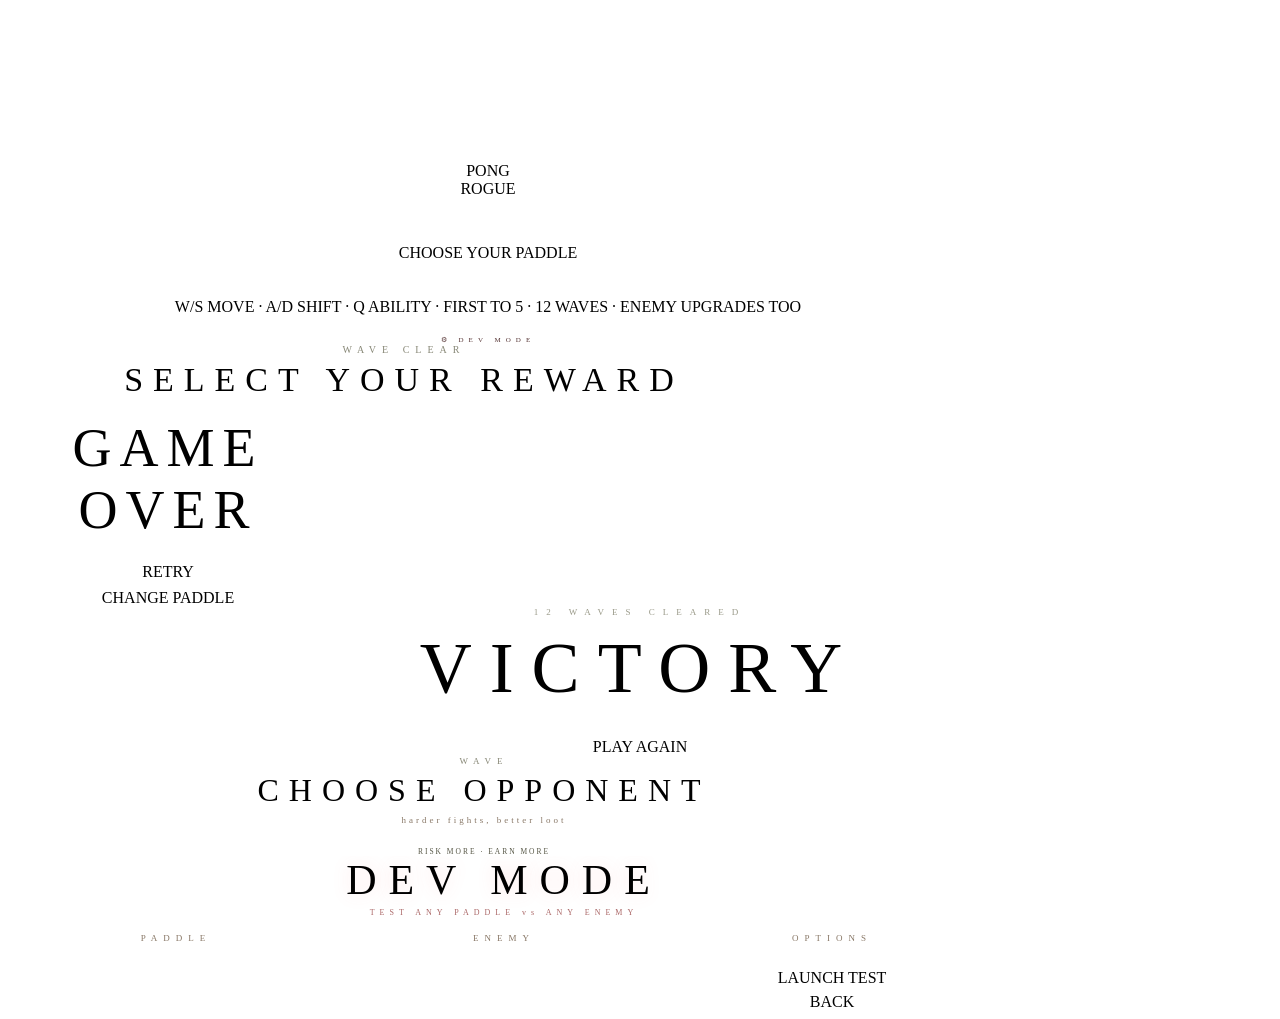
==== index.html @ be77b508 "o" ====
<!DOCTYPE html>
<html lang="en">
<head>
<meta charset="UTF-8">

<meta name="viewport" content="width=device-width, initial-scale=1.0">
<title>PONG ROGUE</title>
<link rel="stylesheet" href="styles.css">
</head>
<body>
<div id="crt-scan"></div><div id="crt-edge"></div>
<canvas id="cv"></canvas>

<div id="menu-screen" class="screen">
  <div style="text-align:center;max-width:920px;padding:0 20px;">
    <div style="margin-bottom:46px;"><div class="title">PONG</div><div class="subtitle">ROGUE</div></div>
    <div class="slabel">CHOOSE YOUR PADDLE</div>
    <div class="pad-grid" id="pad-grid"></div>
    <div class="dim" style="margin-top:36px;">W/S MOVE &middot; A/D SHIFT &middot; Q ABILITY &middot; FIRST TO 5 &middot; 12 WAVES &middot; ENEMY UPGRADES TOO</div>
    <div id="dev-btn" style="margin-top:20px;cursor:pointer;color:#553333;font-size:7px;letter-spacing:5px;transition:color 0.2s;" onmouseenter="this.style.color='#f66'" onmouseleave="this.style.color='#553333'" onclick="SFX.sel();showDevScreen();">&#9881; DEV MODE</div>
  </div>
</div>

<div id="cards-screen" class="screen hidden">
  <div style="text-align:center;max-width:760px;padding:0 16px;">
    <div style="color:#887;font-size:10px;letter-spacing:6px;margin-bottom:6px;">WAVE CLEAR</div>
    <div id="upgrade-title" style="font-size:clamp(24px,4vw,34px);letter-spacing:10px;margin-bottom:6px;text-shadow:0 0 18px rgba(255,255,255,0.18);">SELECT YOUR REWARD</div>
    <div id="rank-display"></div>
    <div id="diff-display" style="margin:4px 0;"></div>
    <div id="e-warn-box"></div>
    <div id="next-wave-info" style="color:#887;font-size:9px;letter-spacing:2px;margin:10px 0 18px;"></div>
    <div class="card-grid" id="card-grid"></div>
  </div>
</div>

<div id="go-screen" class="screen hidden">
  <div style="text-align:center;max-width:320px;">
    <div style="font-size:clamp(36px,6vw,54px);letter-spacing:8px;text-shadow:0 0 24px rgba(255,255,255,0.18);margin-bottom:8px;">GAME<br>OVER</div>
    <div id="go-info" style="color:#998;font-size:11px;letter-spacing:3px;margin-bottom:8px;"></div>
    <div id="go-buffs" style="color:#a66;font-size:9px;margin-bottom:22px;"></div>
    <div style="display:flex;flex-direction:column;gap:8px;align-items:center;">
      <div class="btn" id="go-retry">RETRY</div>
      <div class="btn sec" id="go-menu">CHANGE PADDLE</div>
    </div>
  </div>
</div>

<div id="vic-screen" class="screen hidden">
  <div style="text-align:center;">
    <div style="color:#998;font-size:9px;letter-spacing:8px;margin-bottom:10px;">12 WAVES CLEARED</div>
    <div id="vic-title" style="font-size:clamp(48px,8vw,72px);letter-spacing:18px;margin-bottom:8px;">VICTORY</div>
    <div id="vic-info" style="color:#aa9;font-size:11px;letter-spacing:3px;margin-bottom:28px;"></div>
    <div class="btn" id="vic-again">PLAY AGAIN</div>
  </div>
</div>

<div id="opp-screen" class="screen hidden">
  <div style="text-align:center;max-width:920px;padding:0 16px;">
    <div style="color:#887;font-size:9px;letter-spacing:6px;margin-bottom:6px;">WAVE <span id="opp-wave-num"></span></div>
    <div style="font-size:clamp(22px,4vw,32px);letter-spacing:10px;margin-bottom:4px;text-shadow:0 0 18px rgba(255,255,255,0.18);">CHOOSE OPPONENT</div>
    <div id="opp-enemy-warn" style="margin:6px 0;"></div>
    <div style="color:#887766;font-size:9px;letter-spacing:3px;margin:4px 0 18px;">harder fights, better loot</div>
    <div class="opp-grid" id="opp-grid"></div>
    <div style="color:#554;font-size:7.5px;letter-spacing:2px;margin-top:22px;">RISK MORE &middot; EARN MORE</div>
  </div>
</div>

<div id="dev-screen" class="screen hidden">
  <div style="text-align:center;max-width:960px;padding:0 16px;max-height:90vh;overflow-y:auto;">
    <div style="font-size:clamp(28px,5vw,42px);letter-spacing:12px;margin-bottom:4px;text-shadow:0 0 18px rgba(255,100,100,0.18);">DEV MODE</div>
    <div style="color:#a66;font-size:8px;letter-spacing:5px;margin-bottom:16px;">TEST ANY PADDLE vs ANY ENEMY</div>
    <div style="display:flex;gap:24px;justify-content:center;flex-wrap:wrap;align-items:flex-start;">
      <div style="flex:1;min-width:200px;max-width:320px;">
        <div style="color:#887766;font-size:9px;letter-spacing:6px;margin-bottom:10px;">PADDLE</div>
        <div id="dev-pad-grid" style="display:flex;flex-direction:column;gap:4px;"></div>
      </div>
      <div style="flex:1;min-width:200px;max-width:320px;">
        <div style="color:#887766;font-size:9px;letter-spacing:6px;margin-bottom:10px;">ENEMY</div>
        <div id="dev-enemy-grid" style="display:flex;flex-direction:column;gap:4px;"></div>
      </div>
      <div style="flex:1;min-width:200px;max-width:320px;">
        <div style="color:#887766;font-size:9px;letter-spacing:6px;margin-bottom:10px;">OPTIONS</div>
        <div id="dev-opts" style="display:flex;flex-direction:column;gap:4px;"></div>
        <div class="btn" id="dev-go" style="margin-top:16px;width:100%;">LAUNCH TEST</div>
        <div class="btn sec" id="dev-back" style="margin-top:6px;width:100%;">BACK</div>
      </div>
    </div>
  </div>
</div>

<script src="script.js">
</script>
</body>
</html>
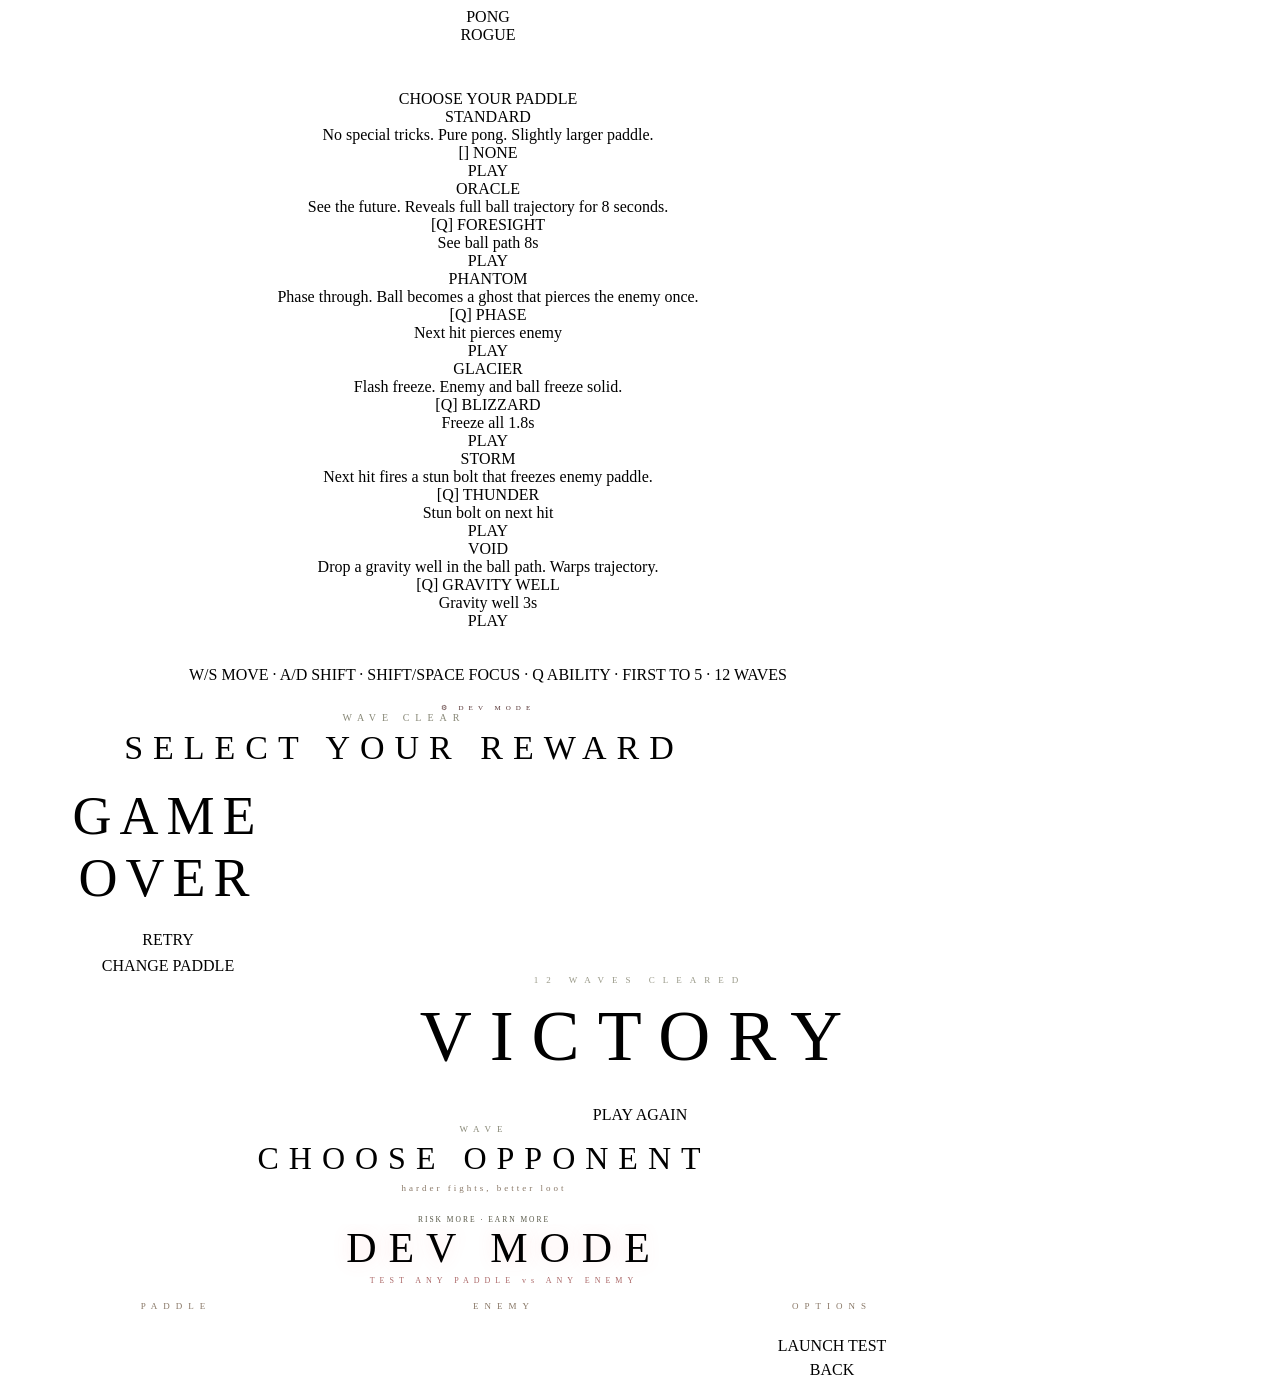
==== commit 3751d337: "Merge pull request #4 from matfat55/feat/focus-key-and-modularize feat: Add focus key for precision " ====
--- a/index.html
+++ b/index.html
@@ -16,7 +16,7 @@
     <div style="margin-bottom:46px;"><div class="title">PONG</div><div class="subtitle">ROGUE</div></div>
     <div class="slabel">CHOOSE YOUR PADDLE</div>
     <div class="pad-grid" id="pad-grid"></div>
-    <div class="dim" style="margin-top:36px;">W/S MOVE &middot; A/D SHIFT &middot; Q ABILITY &middot; FIRST TO 5 &middot; 12 WAVES &middot; ENEMY UPGRADES TOO</div>
+    <div class="dim" style="margin-top:36px;">W/S MOVE &middot; A/D SHIFT &middot; SHIFT/SPACE FOCUS &middot; Q ABILITY &middot; FIRST TO 5 &middot; 12 WAVES</div>
     <div id="dev-btn" style="margin-top:20px;cursor:pointer;color:#553333;font-size:7px;letter-spacing:5px;transition:color 0.2s;" onmouseenter="this.style.color='#f66'" onmouseleave="this.style.color='#553333'" onclick="SFX.sel();showDevScreen();">&#9881; DEV MODE</div>
   </div>
 </div>
@@ -88,7 +88,6 @@
   </div>
 </div>
 
-<script src="script.js">
-</script>
+<script type="module" src="js/main.js"></script>
 </body>
 </html>
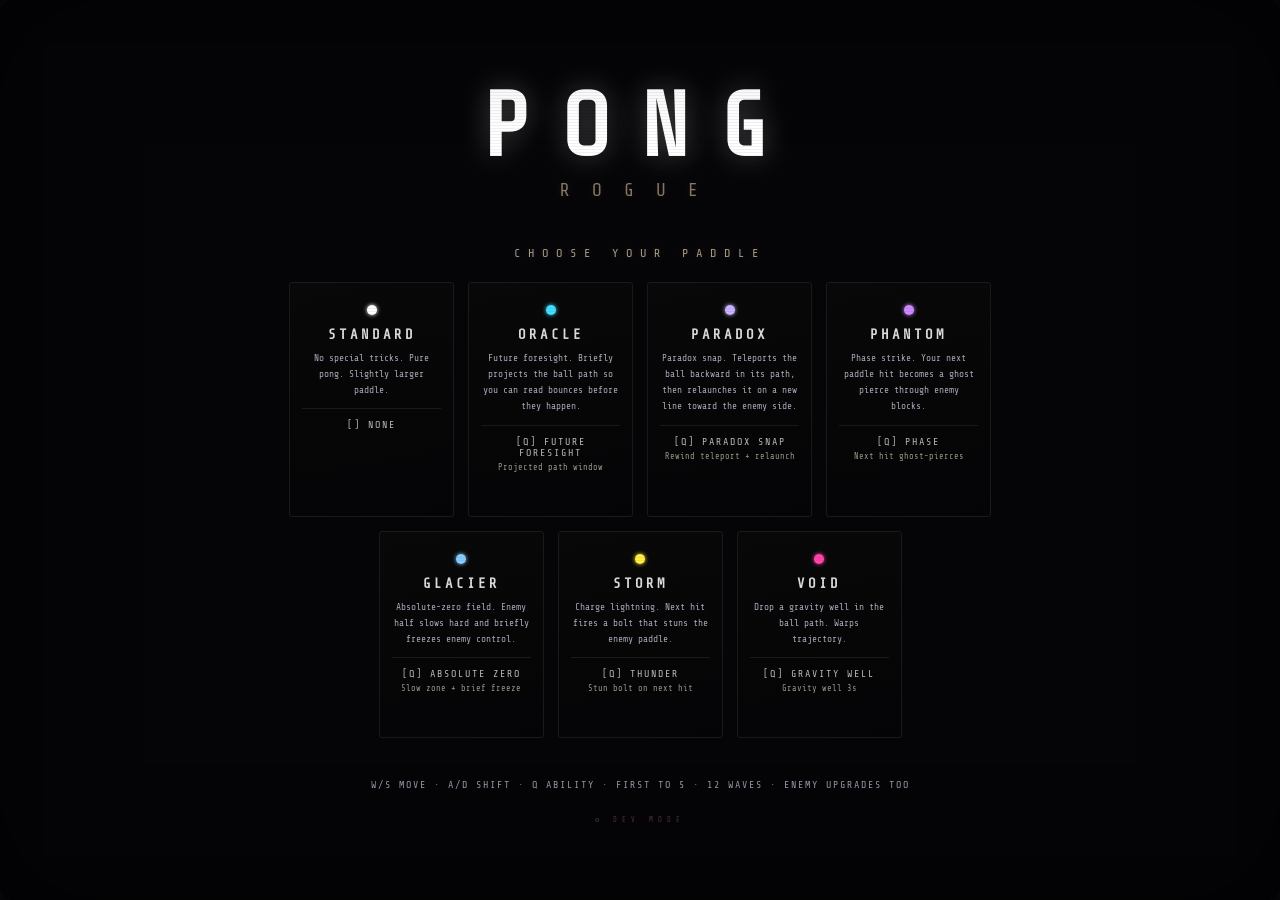
==== commit b55ea6c6: "nidykuze" ====
--- a/index.html
+++ b/index.html
@@ -16,7 +16,7 @@
     <div style="margin-bottom:46px;"><div class="title">PONG</div><div class="subtitle">ROGUE</div></div>
     <div class="slabel">CHOOSE YOUR PADDLE</div>
     <div class="pad-grid" id="pad-grid"></div>
-    <div class="dim" style="margin-top:36px;">W/S MOVE &middot; A/D SHIFT &middot; SHIFT/SPACE FOCUS &middot; Q ABILITY &middot; FIRST TO 5 &middot; 12 WAVES</div>
+    <div class="dim" style="margin-top:36px;">W/S MOVE &middot; A/D SHIFT &middot; Q ABILITY &middot; FIRST TO 5 &middot; 12 WAVES &middot; ENEMY UPGRADES TOO</div>
     <div id="dev-btn" style="margin-top:20px;cursor:pointer;color:#553333;font-size:7px;letter-spacing:5px;transition:color 0.2s;" onmouseenter="this.style.color='#f66'" onmouseleave="this.style.color='#553333'" onclick="SFX.sel();showDevScreen();">&#9881; DEV MODE</div>
   </div>
 </div>
@@ -71,15 +71,15 @@
     <div style="color:#a66;font-size:8px;letter-spacing:5px;margin-bottom:16px;">TEST ANY PADDLE vs ANY ENEMY</div>
     <div style="display:flex;gap:24px;justify-content:center;flex-wrap:wrap;align-items:flex-start;">
       <div style="flex:1;min-width:200px;max-width:320px;">
-        <div style="color:#887766;font-size:9px;letter-spacing:6px;margin-bottom:10px;">PADDLE</div>
+        <div style="color:#887766;font-size:10px;font-weight:900;letter-spacing:6px;margin-bottom:10px;">PADDLES</div>
         <div id="dev-pad-grid" style="display:flex;flex-direction:column;gap:4px;"></div>
       </div>
       <div style="flex:1;min-width:200px;max-width:320px;">
-        <div style="color:#887766;font-size:9px;letter-spacing:6px;margin-bottom:10px;">ENEMY</div>
+        <div style="color:#887766;font-size:10px;font-weight:900;letter-spacing:6px;margin-bottom:10px;">ABILITIES</div>
         <div id="dev-enemy-grid" style="display:flex;flex-direction:column;gap:4px;"></div>
       </div>
       <div style="flex:1;min-width:200px;max-width:320px;">
-        <div style="color:#887766;font-size:9px;letter-spacing:6px;margin-bottom:10px;">OPTIONS</div>
+        <div style="color:#887766;font-size:10px;font-weight:900;letter-spacing:6px;margin-bottom:10px;">ENEMIES / STAGE-WAVE</div>
         <div id="dev-opts" style="display:flex;flex-direction:column;gap:4px;"></div>
         <div class="btn" id="dev-go" style="margin-top:16px;width:100%;">LAUNCH TEST</div>
         <div class="btn sec" id="dev-back" style="margin-top:6px;width:100%;">BACK</div>
@@ -88,6 +88,6 @@
   </div>
 </div>
 
-<script type="module" src="js/main.js"></script>
+<script type="module" src="script.js"></script>
 </body>
-</html>
+</html>
--- a/styles.css
+++ b/styles.css
@@ -0,0 +1,468 @@
+@import url("https://fonts.googleapis.com/css2?family=Share+Tech+Mono&family=Space+Mono:wght@400;700&display=swap");
+* {
+	margin: 0;
+	padding: 0;
+	box-sizing: border-box;
+}
+body {
+	background: #000;
+	overflow: hidden;
+	font-family: "Share Tech Mono", monospace;
+	color: #fff;
+	width: 100vw;
+	height: 100vh;
+	user-select: none;
+}
+#crt-scan {
+	position: fixed;
+	inset: 0;
+	pointer-events: none;
+	z-index: 100;
+	background: repeating-linear-gradient(
+		0deg,
+		rgba(0, 0, 0, 0.06) 0px,
+		rgba(0, 0, 0, 0.06) 1px,
+		transparent 1px,
+		transparent 3px
+	);
+}
+#crt-edge {
+	position: fixed;
+	inset: 0;
+	pointer-events: none;
+	z-index: 101;
+	box-shadow:
+		inset 0 0 120px rgba(0, 0, 0, 0.5),
+		inset 0 0 40px rgba(0, 0, 0, 0.3);
+	border-radius: 14px;
+}
+canvas {
+	display: block;
+	width: 100vw;
+	height: 100vh;
+	cursor: none;
+}
+.screen {
+	position: fixed;
+	inset: 0;
+	display: flex;
+	flex-direction: column;
+	align-items: center;
+	justify-content: center;
+	z-index: 50;
+	background: #050508;
+	transition: opacity 0.4s;
+}
+.screen.hidden {
+	opacity: 0;
+	pointer-events: none;
+}
+.title {
+	font-size: clamp(48px, 10vw, 90px);
+	letter-spacing: clamp(10px, 3vw, 30px);
+	font-weight: bold;
+	text-shadow:
+		0 0 30px rgba(255, 255, 255, 0.25),
+		0 0 80px rgba(255, 255, 255, 0.08);
+}
+.subtitle {
+	font-size: clamp(12px, 2vw, 18px);
+	letter-spacing: clamp(8px, 2vw, 22px);
+	color: #887766;
+	text-shadow: 0 0 10px rgba(255, 200, 150, 0.12);
+	margin-top: 2px;
+}
+
+/* Paddle select cards — rough, analog feel */
+.pad-grid {
+	display: flex;
+	gap: 14px;
+	justify-content: center;
+	flex-wrap: wrap;
+	max-width: 1000px;
+	margin: 0 auto;
+}
+.pad-card {
+	width: clamp(130px, 18vw, 165px);
+	padding: 22px 12px 16px;
+	text-align: center;
+	cursor: pointer;
+	border: 1px solid #1a1a1a;
+	border-radius: 3px;
+	background: linear-gradient(170deg, #080808, #040406);
+	transition: all 0.2s ease;
+	position: relative;
+}
+.pad-card::before {
+	content: "";
+	position: absolute;
+	top: -1px;
+	left: 20%;
+	right: 20%;
+	height: 1px;
+	background: linear-gradient(90deg, transparent, var(--pc), transparent);
+	opacity: 0;
+	transition: opacity 0.3s;
+}
+.pad-card:hover::before {
+	opacity: 0.4;
+}
+.pad-card:hover {
+	transform: translateY(-4px);
+	background: linear-gradient(170deg, #0c0c0c, #060608);
+	border-color: #2a2a2a;
+}
+.pad-card .cdot {
+	width: 10px;
+	height: 10px;
+	border-radius: 50%;
+	margin: 0 auto 12px;
+	transition: box-shadow 0.25s;
+	box-shadow: 0 0 4px var(--pc);
+}
+.pad-card:hover .cdot {
+	box-shadow:
+		0 0 16px var(--pc),
+		0 0 30px var(--pc);
+}
+.pad-card .pn {
+	font-size: 14px;
+	font-weight: 700;
+	letter-spacing: 3px;
+	margin-bottom: 8px;
+	color: #ddd;
+	transition: all 0.2s;
+}
+.pad-card:hover .pn {
+	color: var(--pc);
+	text-shadow: 0 0 12px color-mix(in srgb, var(--pc) 40%, transparent);
+}
+.pad-card .pd {
+	color: #aab;
+	font-size: 9.5px;
+	line-height: 1.7;
+	margin-bottom: 10px;
+	min-height: 36px;
+}
+.pad-card .ps {
+	border-top: 1px solid #1a1a1a;
+	padding-top: 10px;
+	transition: border-color 0.2s;
+}
+.pad-card:hover .ps {
+	border-color: color-mix(in srgb, var(--pc) 25%, transparent);
+}
+.pad-card .pa {
+	color: #bbb;
+	font-size: 10px;
+	letter-spacing: 2px;
+	transition: color 0.2s;
+}
+.pad-card:hover .pa {
+	color: color-mix(in srgb, var(--pc) 80%, #aaa);
+}
+.pad-card .pi {
+	color: #998;
+	font-size: 8.5px;
+	margin-top: 4px;
+}
+.pad-card .pt {
+	color: transparent;
+	font-size: 11px;
+	letter-spacing: 5px;
+	margin-top: 12px;
+	height: 16px;
+	transition: all 0.25s;
+}
+.pad-card:hover .pt {
+	color: var(--pc);
+	text-shadow: 0 0 10px color-mix(in srgb, var(--pc) 50%, transparent);
+}
+
+/* Upgrade cards — each feels weighty and deliberate */
+.card-grid {
+	display: flex;
+	gap: 18px;
+	justify-content: center;
+	flex-wrap: wrap;
+	max-width: 860px;
+	margin: 0 auto;
+}
+.up-card {
+	width: clamp(175px, 24vw, 230px);
+	padding: 26px 16px 20px;
+	text-align: center;
+	cursor: pointer;
+	border: 1px solid #1a1a1a;
+	border-radius: 3px;
+	background: linear-gradient(175deg, #080808 0%, #050507 100%);
+	transition: all 0.22s ease;
+	position: relative;
+}
+.up-card::after {
+	content: "";
+	position: absolute;
+	inset: 0;
+	border-radius: 3px;
+	background: radial-gradient(ellipse at 50% 0%, var(--rc), transparent 70%);
+	opacity: 0;
+	transition: opacity 0.3s;
+	pointer-events: none;
+}
+.up-card:hover::after {
+	opacity: 0.04;
+}
+.up-card:hover {
+	transform: translateY(-6px);
+	background: linear-gradient(175deg, #0d0d0d 0%, #08080a 100%);
+	border-color: #333;
+}
+.up-card .ri {
+	font-size: 32px;
+	margin-bottom: 12px;
+	transition: text-shadow 0.2s;
+}
+.up-card:hover .ri {
+	text-shadow:
+		0 0 20px var(--rc),
+		0 0 40px var(--rc);
+}
+.up-card .cn {
+	font-size: 15px;
+	font-weight: 700;
+	letter-spacing: 2px;
+	margin-bottom: 8px;
+	color: #eee;
+}
+.up-card:hover .cn {
+	text-shadow: 0 0 10px rgba(255, 255, 255, 0.2);
+}
+.up-card .cd {
+	color: #ccb;
+	font-size: 11px;
+	line-height: 1.6;
+	margin-bottom: 12px;
+	min-height: 24px;
+}
+.up-card .cr {
+	font-size: 9px;
+	letter-spacing: 4px;
+	font-weight: 700;
+	padding: 8px 0 0;
+	border-top: 1px solid #1a1a1a;
+	transition: all 0.2s;
+}
+.up-card:hover .cr {
+	border-color: color-mix(in srgb, var(--rc) 30%, transparent);
+}
+.up-card .ab-tag {
+	font-size: 8px;
+	letter-spacing: 3px;
+	padding: 4px 10px;
+	border-radius: 2px;
+	display: inline-block;
+	margin-bottom: 8px;
+}
+
+/* Enemy warning */
+.e-warn {
+	margin: 16px auto 4px;
+	padding: 16px 32px;
+	border: 1px solid #442222;
+	border-radius: 3px;
+	background: linear-gradient(175deg, #0a0404, #080303);
+	max-width: 420px;
+	text-align: center;
+}
+
+/* Opponent cards — bold, asymmetric energy */
+.opp-grid {
+	display: flex;
+	gap: 18px;
+	justify-content: center;
+	flex-wrap: wrap;
+	max-width: 1000px;
+	margin: 0 auto;
+}
+.opp-card {
+	width: clamp(185px, 26vw, 250px);
+	padding: 24px 18px 18px;
+	text-align: center;
+	cursor: pointer;
+	border: 1px solid #1a1a1a;
+	border-radius: 3px;
+	background: linear-gradient(172deg, #080808 0%, #040406 100%);
+	transition: all 0.22s ease;
+	position: relative;
+	overflow: hidden;
+}
+.opp-card::before {
+	content: "";
+	position: absolute;
+	bottom: 0;
+	left: 0;
+	right: 0;
+	height: 2px;
+	background: linear-gradient(90deg, transparent, var(--dc), transparent);
+	opacity: 0;
+	transition: opacity 0.3s;
+}
+.opp-card:hover::before {
+	opacity: 0.5;
+}
+.opp-card:hover {
+	transform: translateY(-5px);
+	background: linear-gradient(172deg, #0c0c0c 0%, #06060a 100%);
+	border-color: #2a2a2a;
+}
+.opp-card .opp-diff {
+	font-size: 38px;
+	font-weight: 900;
+	letter-spacing: 4px;
+	margin-bottom: 4px;
+	transition: text-shadow 0.2s;
+	font-family: "Space Mono", monospace;
+}
+.opp-card:hover .opp-diff {
+	text-shadow:
+		0 0 24px var(--dc),
+		0 0 48px var(--dc);
+}
+.opp-card .opp-name {
+	font-size: 15px;
+	font-weight: 700;
+	letter-spacing: 4px;
+	margin-bottom: 3px;
+	color: #ddd;
+}
+.opp-card .opp-tag {
+	font-size: 11px;
+	color: #aaa;
+	letter-spacing: 3px;
+	margin-bottom: 6px;
+	min-height: 16px;
+}
+.opp-card .opp-boss {
+	font-size: 9px;
+	letter-spacing: 5px;
+	padding: 4px 12px;
+	border-radius: 2px;
+	display: inline-block;
+	margin-bottom: 6px;
+	background: rgba(255, 68, 68, 0.15);
+	color: #f66;
+	border: 1px solid rgba(255, 68, 68, 0.3);
+	text-shadow: 0 0 6px rgba(255, 68, 68, 0.3);
+}
+.opp-card .opp-stats {
+	display: flex;
+	gap: 6px;
+	justify-content: center;
+	margin: 10px 0;
+}
+.opp-card .opp-stat {
+	font-size: 8.5px;
+	color: #bbb;
+	letter-spacing: 1.5px;
+	padding: 3px 8px;
+	border: 1px solid #222;
+	border-radius: 2px;
+	background: rgba(255, 255, 255, 0.025);
+}
+.opp-card .opp-reward-box {
+	border-top: 1px solid #1a1a1a;
+	padding-top: 14px;
+	margin-top: 10px;
+	transition: border-color 0.2s;
+}
+.opp-card:hover .opp-reward-box {
+	border-color: color-mix(in srgb, var(--dc) 25%, transparent);
+}
+.opp-card .opp-reward-label {
+	font-size: 8.5px;
+	letter-spacing: 4px;
+	color: #99a;
+	margin-bottom: 10px;
+}
+.opp-card .opp-tiers {
+	display: flex;
+	flex-wrap: wrap;
+	gap: 5px;
+	justify-content: center;
+}
+.opp-card .opp-tier-pill {
+	font-size: 8px;
+	letter-spacing: 1.5px;
+	padding: 4px 8px;
+	border-radius: 2px;
+	border: 1px solid #1a1a1a;
+	white-space: nowrap;
+	font-weight: 700;
+}
+.opp-card .opp-fight {
+	color: transparent;
+	font-size: 12px;
+	letter-spacing: 6px;
+	margin-top: 14px;
+	height: 18px;
+	transition: all 0.25s;
+}
+.opp-card:hover .opp-fight {
+	color: var(--dc);
+	text-shadow: 0 0 10px color-mix(in srgb, var(--dc) 50%, transparent);
+}
+
+.diff-badge {
+	display: inline-block;
+	padding: 5px 14px;
+	border-radius: 3px;
+	font-size: 14px;
+	font-weight: 700;
+	letter-spacing: 3px;
+	margin: 6px 0;
+}
+.btn {
+	padding: 16px 44px;
+	border: 1px solid #555;
+	border-radius: 3px;
+	color: #fff;
+	cursor: pointer;
+	font-size: 15px;
+	letter-spacing: 6px;
+	font-family: inherit;
+	background: linear-gradient(175deg, #0c0c0c, #060608);
+	transition: all 0.22s ease;
+	text-align: center;
+	display: inline-block;
+}
+.btn:hover {
+	background: linear-gradient(175deg, #181818, #0c0c0e);
+	border-color: #888;
+	box-shadow: 0 0 24px rgba(255, 255, 255, 0.06);
+	text-shadow: 0 0 8px rgba(255, 255, 255, 0.15);
+}
+.btn.sec {
+	border-color: #333;
+	color: #999;
+	font-size: 12px;
+	letter-spacing: 4px;
+	padding: 12px 32px;
+}
+.btn.sec:hover {
+	background: linear-gradient(175deg, #101010, #080808);
+	border-color: #555;
+	box-shadow: none;
+}
+.dim {
+	color: #99a;
+	font-size: 10px;
+	letter-spacing: 2px;
+	line-height: 2.2;
+}
+.slabel {
+	color: #aa9988;
+	font-size: 12px;
+	letter-spacing: 8px;
+	margin-bottom: 22px;
+	text-shadow: 0 0 6px rgba(255, 200, 150, 0.15);
+}
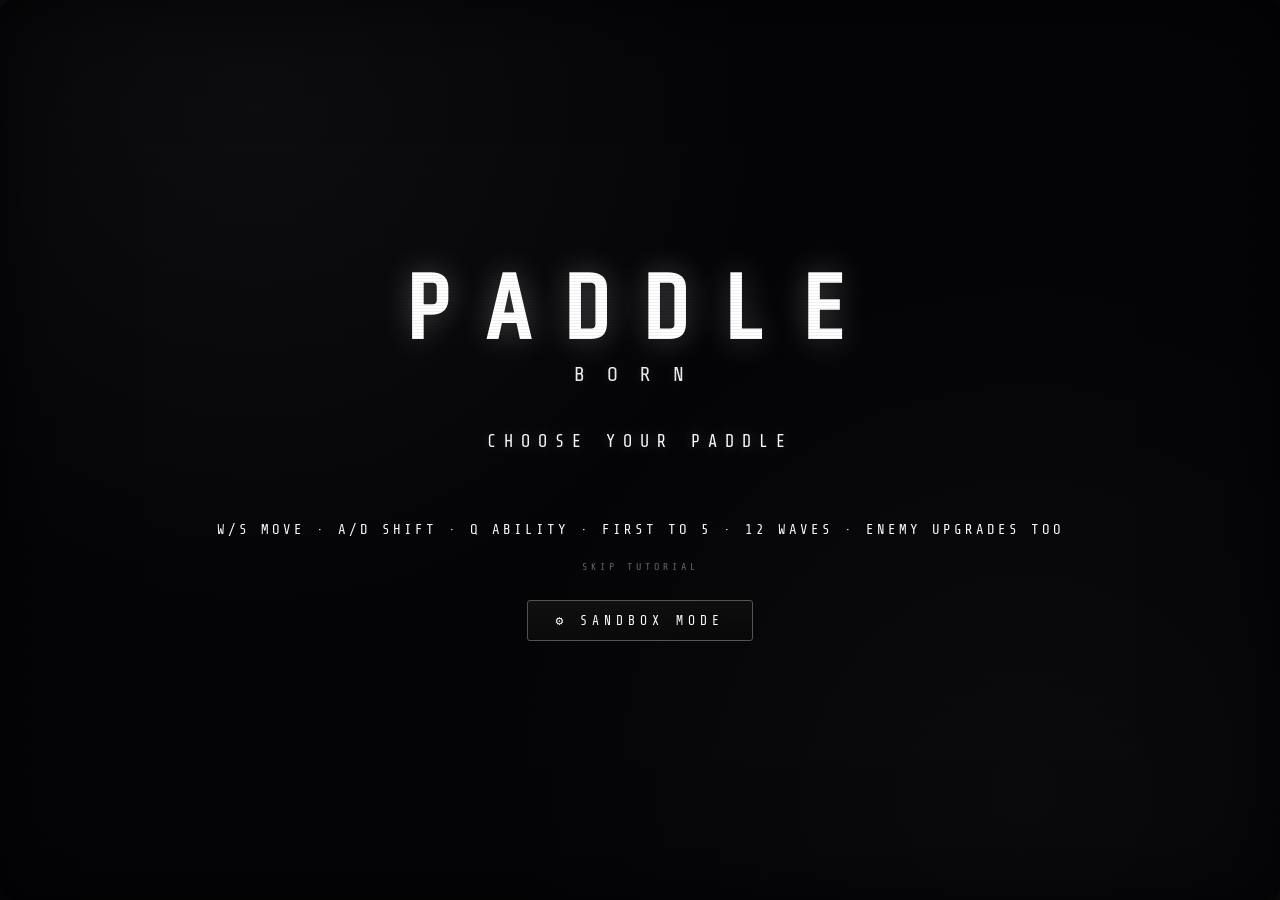
==== commit af4e45be: "ahhh" ====
--- a/index.html
+++ b/index.html
@@ -4,7 +4,7 @@
 <meta charset="UTF-8">
 
 <meta name="viewport" content="width=device-width, initial-scale=1.0">
-<title>PONG ROGUE</title>
+<title>PADDLEBORN</title>
 <link rel="stylesheet" href="styles.css">
 </head>
 <body>
@@ -13,32 +13,35 @@
 
 <div id="menu-screen" class="screen">
   <div style="text-align:center;max-width:920px;padding:0 20px;">
-    <div style="margin-bottom:46px;"><div class="title">PONG</div><div class="subtitle">ROGUE</div></div>
+    <div style="margin-bottom:46px;"><div class="title">PADDLE</div><div class="subtitle">BORN</div></div>
     <div class="slabel">CHOOSE YOUR PADDLE</div>
     <div class="pad-grid" id="pad-grid"></div>
     <div class="dim" style="margin-top:36px;">W/S MOVE &middot; A/D SHIFT &middot; Q ABILITY &middot; FIRST TO 5 &middot; 12 WAVES &middot; ENEMY UPGRADES TOO</div>
-    <div id="dev-btn" style="margin-top:20px;cursor:pointer;color:#553333;font-size:7px;letter-spacing:5px;transition:color 0.2s;" onmouseenter="this.style.color='#f66'" onmouseleave="this.style.color='#553333'" onclick="SFX.sel();showDevScreen();">&#9881; DEV MODE</div>
+    <div id="skip-tut-btn" style="margin-top:14px;cursor:pointer;color:#667;font-size:10px;letter-spacing:4px;transition:color 0.2s;" onmouseenter="this.style.color='#aab'" onmouseleave="this.style.color='#667'">SKIP TUTORIAL</div>
+    <div id="dev-btn" style="margin-top:28px;cursor:pointer;display:inline-block;padding:12px 28px;border:1px solid #555;border-radius:3px;color:#fff;font-size:13px;letter-spacing:5px;background:linear-gradient(175deg,#111,#080808);transition:all 0.22s ease;" onmouseenter="this.style.borderColor='#aaa';this.style.background='linear-gradient(175deg,#222,#111)';this.style.boxShadow='0 0 20px rgba(255,255,255,0.08)'" onmouseleave="this.style.borderColor='#555';this.style.background='linear-gradient(175deg,#111,#080808)';this.style.boxShadow='none'" onclick="SFX.sel();showDevScreen();">&#9881; SANDBOX MODE</div>
   </div>
 </div>
 
 <div id="cards-screen" class="screen hidden">
   <div style="text-align:center;max-width:760px;padding:0 16px;">
-    <div style="color:#887;font-size:10px;letter-spacing:6px;margin-bottom:6px;">WAVE CLEAR</div>
+    <div style="color:#fff;font-size:14px;letter-spacing:6px;margin-bottom:6px;">WAVE CLEAR</div>
     <div id="upgrade-title" style="font-size:clamp(24px,4vw,34px);letter-spacing:10px;margin-bottom:6px;text-shadow:0 0 18px rgba(255,255,255,0.18);">SELECT YOUR REWARD</div>
+    <div id="upgrade-explain" style="color:#b0b2c0;font-size:13px;letter-spacing:2px;margin-bottom:10px;"></div>
     <div id="rank-display"></div>
     <div id="diff-display" style="margin:4px 0;"></div>
     <div id="e-warn-box"></div>
-    <div id="next-wave-info" style="color:#887;font-size:9px;letter-spacing:2px;margin:10px 0 18px;"></div>
+    <div id="next-wave-info" style="color:#fff;font-size:11px;letter-spacing:2px;margin:10px 0 18px;"></div>
     <div class="card-grid" id="card-grid"></div>
   </div>
 </div>
 
 <div id="go-screen" class="screen hidden">
-  <div style="text-align:center;max-width:320px;">
-    <div style="font-size:clamp(36px,6vw,54px);letter-spacing:8px;text-shadow:0 0 24px rgba(255,255,255,0.18);margin-bottom:8px;">GAME<br>OVER</div>
-    <div id="go-info" style="color:#998;font-size:11px;letter-spacing:3px;margin-bottom:8px;"></div>
-    <div id="go-buffs" style="color:#a66;font-size:9px;margin-bottom:22px;"></div>
-    <div style="display:flex;flex-direction:column;gap:8px;align-items:center;">
+  <div style="text-align:center;max-width:420px;">
+    <div class="go-title">GAME<br>OVER</div>
+    <div id="go-info" style="color:#fff;font-size:13px;letter-spacing:3px;margin-bottom:6px;"></div>
+    <div id="go-buffs" style="color:#ffe0e0;font-size:11px;margin-bottom:14px;"></div>
+    <div class="go-stats" id="go-stats"></div>
+    <div style="display:flex;flex-direction:column;gap:8px;align-items:center;margin-top:18px;">
       <div class="btn" id="go-retry">RETRY</div>
       <div class="btn sec" id="go-menu">CHANGE PADDLE</div>
     </div>
@@ -46,41 +49,43 @@
 </div>
 
 <div id="vic-screen" class="screen hidden">
-  <div style="text-align:center;">
-    <div style="color:#998;font-size:9px;letter-spacing:8px;margin-bottom:10px;">12 WAVES CLEARED</div>
-    <div id="vic-title" style="font-size:clamp(48px,8vw,72px);letter-spacing:18px;margin-bottom:8px;">VICTORY</div>
-    <div id="vic-info" style="color:#aa9;font-size:11px;letter-spacing:3px;margin-bottom:28px;"></div>
-    <div class="btn" id="vic-again">PLAY AGAIN</div>
+  <div style="text-align:center;position:relative;">
+    <div class="vic-rays" id="vic-rays"></div>
+    <div class="vic-sub" id="vic-sub">12 WAVES CLEARED</div>
+    <div id="vic-title" class="vic-title-text">VICTORY</div>
+    <div id="vic-info" style="color:#fff;font-size:13px;letter-spacing:3px;margin-bottom:14px;"></div>
+    <div class="vic-stats" id="vic-stats"></div>
+    <div class="btn" id="vic-again" style="margin-top:18px;">PLAY AGAIN</div>
   </div>
 </div>
 
 <div id="opp-screen" class="screen hidden">
   <div style="text-align:center;max-width:920px;padding:0 16px;">
-    <div style="color:#887;font-size:9px;letter-spacing:6px;margin-bottom:6px;">WAVE <span id="opp-wave-num"></span></div>
+    <div style="color:#fff;font-size:11px;letter-spacing:6px;margin-bottom:6px;">WAVE <span id="opp-wave-num"></span></div>
     <div style="font-size:clamp(22px,4vw,32px);letter-spacing:10px;margin-bottom:4px;text-shadow:0 0 18px rgba(255,255,255,0.18);">CHOOSE OPPONENT</div>
     <div id="opp-enemy-warn" style="margin:6px 0;"></div>
-    <div style="color:#887766;font-size:9px;letter-spacing:3px;margin:4px 0 18px;">harder fights, better loot</div>
+    <div style="color:#fff;font-size:11px;letter-spacing:3px;margin:4px 0 18px;">harder fights, better loot</div>
     <div class="opp-grid" id="opp-grid"></div>
-    <div style="color:#554;font-size:7.5px;letter-spacing:2px;margin-top:22px;">RISK MORE &middot; EARN MORE</div>
+    <div style="color:#fff;font-size:10px;letter-spacing:2px;margin-top:22px;">RISK MORE &middot; EARN MORE</div>
   </div>
 </div>
 
 <div id="dev-screen" class="screen hidden">
-  <div style="text-align:center;max-width:960px;padding:0 16px;max-height:90vh;overflow-y:auto;">
-    <div style="font-size:clamp(28px,5vw,42px);letter-spacing:12px;margin-bottom:4px;text-shadow:0 0 18px rgba(255,100,100,0.18);">DEV MODE</div>
-    <div style="color:#a66;font-size:8px;letter-spacing:5px;margin-bottom:16px;">TEST ANY PADDLE vs ANY ENEMY</div>
-    <div style="display:flex;gap:24px;justify-content:center;flex-wrap:wrap;align-items:flex-start;">
-      <div style="flex:1;min-width:200px;max-width:320px;">
-        <div style="color:#887766;font-size:10px;font-weight:900;letter-spacing:6px;margin-bottom:10px;">PADDLES</div>
-        <div id="dev-pad-grid" style="display:flex;flex-direction:column;gap:4px;"></div>
+  <div class="dev-shell">
+    <div style="font-size:clamp(28px,5vw,42px);letter-spacing:12px;margin-bottom:4px;text-shadow:0 0 18px rgba(255,100,100,0.18);">SANDBOX MODE</div>
+    <div style="color:#fff;font-size:13px;letter-spacing:5px;margin-bottom:16px;">TEST ANY PADDLE vs ANY ENEMY</div>
+    <div class="dev-columns">
+      <div class="dev-col">
+        <div class="dev-head">PADDLES</div>
+        <div id="dev-pad-grid" class="dev-scroll-box"></div>
       </div>
-      <div style="flex:1;min-width:200px;max-width:320px;">
-        <div style="color:#887766;font-size:10px;font-weight:900;letter-spacing:6px;margin-bottom:10px;">ABILITIES</div>
-        <div id="dev-enemy-grid" style="display:flex;flex-direction:column;gap:4px;"></div>
+      <div class="dev-col">
+        <div class="dev-head">ABILITIES</div>
+        <div id="dev-enemy-grid" class="dev-scroll-box"></div>
       </div>
-      <div style="flex:1;min-width:200px;max-width:320px;">
-        <div style="color:#887766;font-size:10px;font-weight:900;letter-spacing:6px;margin-bottom:10px;">ENEMIES / STAGE-WAVE</div>
-        <div id="dev-opts" style="display:flex;flex-direction:column;gap:4px;"></div>
+      <div class="dev-col">
+        <div class="dev-head">ENEMIES / STAGE-WAVE</div>
+        <div id="dev-opts" class="dev-scroll-box"></div>
         <div class="btn" id="dev-go" style="margin-top:16px;width:100%;">LAUNCH TEST</div>
         <div class="btn sec" id="dev-back" style="margin-top:6px;width:100%;">BACK</div>
       </div>
@@ -88,6 +93,16 @@
   </div>
 </div>
 
-<script type="module" src="script.js"></script>
+<div id="pause-overlay" class="hidden" style="position:fixed;inset:0;display:flex;align-items:center;justify-content:center;z-index:100;background:rgba(0,0,0,0.5);">
+  <div style="text-align:center;">
+    <div style="color:#fff;font-size:clamp(28px,5vw,40px);letter-spacing:10px;font-weight:700;text-shadow:0 0 10px rgba(0,0,0,0.8);margin-bottom:22px;font-family:'Share Tech Mono',monospace;">PAUSED</div>
+    <div style="display:flex;flex-direction:column;gap:10px;align-items:center;">
+      <div class="btn" id="pause-resume" style="min-width:180px;">RESUME</div>
+      <div class="btn sec" id="pause-menu" style="min-width:180px;">BACK TO MENU</div>
+    </div>
+  </div>
+</div>
+
+<script src="script.js"></script>
 </body>
 </html>
--- a/styles.css
+++ b/styles.css
@@ -50,12 +50,22 @@
 	align-items: center;
 	justify-content: center;
 	z-index: 50;
-	background: #050508;
+	background:
+		radial-gradient(circle at 20% 12%, rgba(255, 255, 255, 0.035), transparent 40%),
+		radial-gradient(circle at 80% 88%, rgba(255, 255, 255, 0.025), transparent 42%),
+		#050508;
 	transition: opacity 0.4s;
 }
 .screen.hidden {
 	opacity: 0;
 	pointer-events: none;
+}
+#pause-overlay.hidden {
+	display: none !important;
+}
+@keyframes pulse {
+	0%, 100% { opacity: 1; }
+	50% { opacity: 0.4; }
 }
 .title {
 	font-size: clamp(48px, 10vw, 90px);
@@ -66,9 +76,9 @@
 		0 0 80px rgba(255, 255, 255, 0.08);
 }
 .subtitle {
-	font-size: clamp(12px, 2vw, 18px);
+	font-size: clamp(14px, 2.4vw, 20px);
 	letter-spacing: clamp(8px, 2vw, 22px);
-	color: #887766;
+	color: #f0f0f0;
 	text-shadow: 0 0 10px rgba(255, 200, 150, 0.12);
 	margin-top: 2px;
 }
@@ -83,14 +93,13 @@
 	margin: 0 auto;
 }
 .pad-card {
-	width: clamp(130px, 18vw, 165px);
-	padding: 22px 12px 16px;
+	width: clamp(155px, 22vw, 200px);
+	padding: 26px 16px 20px;
 	text-align: center;
 	cursor: pointer;
 	border: 1px solid #1a1a1a;
 	border-radius: 3px;
 	background: linear-gradient(170deg, #080808, #040406);
-	transition: all 0.2s ease;
 	position: relative;
 }
 .pad-card::before {
@@ -104,11 +113,20 @@
 	opacity: 0;
 	transition: opacity 0.3s;
 }
+.pad-card::after {
+	content: "";
+	position: absolute;
+	left: -16px;
+	right: -16px;
+	bottom: -48px;
+	height: 48px;
+	pointer-events: auto;
+}
 .pad-card:hover::before {
 	opacity: 0.4;
 }
 .pad-card:hover {
-	transform: translateY(-4px);
+	transform: translateY(-4px) rotate(var(--wiggle-rot, 0deg));
 	background: linear-gradient(170deg, #0c0c0c, #060608);
 	border-color: #2a2a2a;
 }
@@ -126,7 +144,7 @@
 		0 0 30px var(--pc);
 }
 .pad-card .pn {
-	font-size: 14px;
+	font-size: 15px;
 	font-weight: 700;
 	letter-spacing: 3px;
 	margin-bottom: 8px;
@@ -138,8 +156,8 @@
 	text-shadow: 0 0 12px color-mix(in srgb, var(--pc) 40%, transparent);
 }
 .pad-card .pd {
-	color: #aab;
-	font-size: 9.5px;
+	color: #f2f2f2;
+	font-size: 13px;
 	line-height: 1.7;
 	margin-bottom: 10px;
 	min-height: 36px;
@@ -153,8 +171,8 @@
 	border-color: color-mix(in srgb, var(--pc) 25%, transparent);
 }
 .pad-card .pa {
-	color: #bbb;
-	font-size: 10px;
+	color: #f1f1f1;
+	font-size: 12px;
 	letter-spacing: 2px;
 	transition: color 0.2s;
 }
@@ -162,8 +180,8 @@
 	color: color-mix(in srgb, var(--pc) 80%, #aaa);
 }
 .pad-card .pi {
-	color: #998;
-	font-size: 8.5px;
+	color: #f3f3f3;
+	font-size: 12px;
 	margin-top: 4px;
 }
 .pad-card .pt {
@@ -182,15 +200,16 @@
 /* Upgrade cards — each feels weighty and deliberate */
 .card-grid {
 	display: flex;
-	gap: 18px;
+	gap: 14px;
 	justify-content: center;
-	flex-wrap: wrap;
-	max-width: 860px;
+	flex-wrap: nowrap;
+	max-width: 760px;
 	margin: 0 auto;
 }
+
 .up-card {
-	width: clamp(175px, 24vw, 230px);
-	padding: 26px 16px 20px;
+	width: clamp(160px, 22vw, 220px);
+	padding: 18px 14px 16px;
 	text-align: center;
 	cursor: pointer;
 	border: 1px solid #1a1a1a;
@@ -198,6 +217,7 @@
 	background: linear-gradient(175deg, #080808 0%, #050507 100%);
 	transition: all 0.22s ease;
 	position: relative;
+	overflow: visible;
 }
 .up-card::after {
 	content: "";
@@ -213,13 +233,13 @@
 	opacity: 0.04;
 }
 .up-card:hover {
-	transform: translateY(-6px);
+	transform: translateY(calc(-6px + var(--push-y, 0px))) translateX(var(--push-x, 0px)) rotate(var(--wiggle-rot, 0deg));
 	background: linear-gradient(175deg, #0d0d0d 0%, #08080a 100%);
 	border-color: #333;
 }
 .up-card .ri {
-	font-size: 32px;
-	margin-bottom: 12px;
+	font-size: 24px;
+	margin-bottom: 8px;
 	transition: text-shadow 0.2s;
 }
 .up-card:hover .ri {
@@ -231,24 +251,25 @@
 	font-size: 15px;
 	font-weight: 700;
 	letter-spacing: 2px;
-	margin-bottom: 8px;
+	margin-bottom: 6px;
 	color: #eee;
 }
 .up-card:hover .cn {
 	text-shadow: 0 0 10px rgba(255, 255, 255, 0.2);
 }
 .up-card .cd {
-	color: #ccb;
-	font-size: 11px;
-	line-height: 1.6;
-	margin-bottom: 12px;
-	min-height: 24px;
+	color: #ddd;
+	font-size: 13px;
+	line-height: 1.7;
+	margin-bottom: 8px;
+	min-height: 16px;
 }
 .up-card .cr {
-	font-size: 9px;
-	letter-spacing: 4px;
+	font-size: 12px;
+	color: #fff;
+	letter-spacing: 3px;
 	font-weight: 700;
-	padding: 8px 0 0;
+	padding: 6px 0 0;
 	border-top: 1px solid #1a1a1a;
 	transition: all 0.2s;
 }
@@ -256,12 +277,13 @@
 	border-color: color-mix(in srgb, var(--rc) 30%, transparent);
 }
 .up-card .ab-tag {
-	font-size: 8px;
-	letter-spacing: 3px;
-	padding: 4px 10px;
+	font-size: 9px;
+	color: #fff;
+	letter-spacing: 2px;
+	padding: 3px 8px;
 	border-radius: 2px;
 	display: inline-block;
-	margin-bottom: 8px;
+	margin-bottom: 6px;
 }
 
 /* Enemy warning */
@@ -271,6 +293,7 @@
 	border: 1px solid #442222;
 	border-radius: 3px;
 	background: linear-gradient(175deg, #0a0404, #080303);
+	color: #fff;
 	max-width: 420px;
 	text-align: center;
 }
@@ -294,7 +317,7 @@
 	background: linear-gradient(172deg, #080808 0%, #040406 100%);
 	transition: all 0.22s ease;
 	position: relative;
-	overflow: hidden;
+	overflow: visible;
 }
 .opp-card::before {
 	content: "";
@@ -311,7 +334,8 @@
 	opacity: 0.5;
 }
 .opp-card:hover {
-	transform: translateY(-5px);
+	transition: transform 0.3s ease, background 0.3s ease, border-color 0.3s ease;
+	transform: translateY(calc(-5px + var(--push-y, 0px))) translateX(var(--push-x, 0px)) rotate(var(--wiggle-rot, 0deg));
 	background: linear-gradient(172deg, #0c0c0c 0%, #06060a 100%);
 	border-color: #2a2a2a;
 }
@@ -336,8 +360,8 @@
 	color: #ddd;
 }
 .opp-card .opp-tag {
-	font-size: 11px;
-	color: #aaa;
+	font-size: 12px;
+	color: #f0f0f0;
 	letter-spacing: 3px;
 	margin-bottom: 6px;
 	min-height: 16px;
@@ -361,13 +385,13 @@
 	margin: 10px 0;
 }
 .opp-card .opp-stat {
-	font-size: 8.5px;
-	color: #bbb;
+	font-size: 10px;
+	color: #fff;
 	letter-spacing: 1.5px;
 	padding: 3px 8px;
 	border: 1px solid #222;
 	border-radius: 2px;
-	background: rgba(255, 255, 255, 0.025);
+	background: rgba(255, 255, 255, 0.065);
 }
 .opp-card .opp-reward-box {
 	border-top: 1px solid #1a1a1a;
@@ -379,9 +403,9 @@
 	border-color: color-mix(in srgb, var(--dc) 25%, transparent);
 }
 .opp-card .opp-reward-label {
-	font-size: 8.5px;
+	font-size: 10px;
 	letter-spacing: 4px;
-	color: #99a;
+	color: #fff;
 	margin-bottom: 10px;
 }
 .opp-card .opp-tiers {
@@ -391,11 +415,12 @@
 	justify-content: center;
 }
 .opp-card .opp-tier-pill {
-	font-size: 8px;
+	font-size: 9px;
+	color: #fff;
 	letter-spacing: 1.5px;
 	padding: 4px 8px;
 	border-radius: 2px;
-	border: 1px solid #1a1a1a;
+	border: 1px solid rgba(255, 255, 255, 0.2);
 	white-space: nowrap;
 	font-weight: 700;
 }
@@ -443,8 +468,8 @@
 }
 .btn.sec {
 	border-color: #333;
-	color: #999;
-	font-size: 12px;
+	color: #fff;
+	font-size: 13px;
 	letter-spacing: 4px;
 	padding: 12px 32px;
 }
@@ -454,15 +479,675 @@
 	box-shadow: none;
 }
 .dim {
-	color: #99a;
-	font-size: 10px;
+	color: #fff;
+	font-size: 14px;
+	letter-spacing: 3px;
+	line-height: 2.4;
+}
+.slabel {
+	color: #fff;
+	font-size: 17px;
+	letter-spacing: 8px;
+	margin-bottom: 26px;
+	text-shadow: 0 0 12px rgba(255, 255, 255, 0.24);
+}
+
+/* Dev Mode layout and scroll emphasis */
+.dev-shell {
+	text-align: center;
+	max-width: 960px;
+	padding: 0 16px;
+	max-height: 90vh;
+	overflow-y: auto;
+}
+
+.dev-columns {
+	display: flex;
+	gap: 24px;
+	justify-content: center;
+	flex-wrap: wrap;
+	align-items: flex-start;
+}
+
+.dev-col {
+	flex: 1;
+	min-width: 200px;
+	max-width: 320px;
+}
+
+.dev-head {
+	color: #fff;
+	font-size: 12px;
+	font-weight: 900;
+	letter-spacing: 6px;
+	margin-bottom: 10px;
+}
+
+.dev-scroll-box {
+	display: flex;
+	flex-direction: column;
+	color: #fff;
+	gap: 4px;
+	max-height: 330px;
+	overflow-y: auto;
+	padding: 10px;
+	border: 2px solid #ffffff;
+	border-radius: 4px;
+	background: transparent;
+	box-shadow: none;
+}
+
+.dev-scroll-box:hover {
+	border-color: #ffffff;
+	background: transparent;
+	box-shadow: none;
+}
+
+.dev-scroll-box::-webkit-scrollbar {
+	width: 8px;
+}
+
+.dev-scroll-box::-webkit-scrollbar-track {
+	background: rgba(255, 255, 255, 0.12);
+	border-radius: 8px;
+}
+
+.dev-scroll-box::-webkit-scrollbar-thumb {
+	background: rgba(255, 255, 255, 0.75);
+	border-radius: 8px;
+}
+
+/* ═══════════════════════════════════════════════
+   ANIMATIONS & POLISH
+   ═══════════════════════════════════════════════ */
+
+/* Keyframes */
+@keyframes titleFloat {
+	0%       { transform: translateY(0) scale(1); text-shadow: 0 0 30px rgba(255,255,255,0.25), 0 0 80px rgba(255,255,255,0.08); }
+	25%      { transform: translateY(-3px) scale(1.005); }
+	50%      { transform: translateY(-6px) scale(1.01); text-shadow: 0 0 50px rgba(255,255,255,0.4), 0 0 120px rgba(255,255,255,0.15), 0 0 6px rgba(255,255,255,0.2); }
+	75%      { transform: translateY(-3px) scale(1.005); }
+	100%     { transform: translateY(0) scale(1); text-shadow: 0 0 30px rgba(255,255,255,0.25), 0 0 80px rgba(255,255,255,0.08); }
+}
+@keyframes subtitleDrift {
+	0%, 100% { opacity: 0.8; letter-spacing: clamp(8px,2vw,22px); text-shadow: 0 0 10px rgba(255,200,150,0.12); }
+	50%      { opacity: 1; letter-spacing: clamp(12px,2.6vw,28px); text-shadow: 0 0 18px rgba(255,200,150,0.25); }
+}
+@keyframes cardEntrance {
+	from { opacity: 0; transform: translateY(36px) scale(0.92); filter: blur(4px); }
+	to   { opacity: 1; transform: translateY(0) scale(1); filter: blur(0); }
+}
+@keyframes screenFadeSlide {
+	from { opacity: 0; transform: translateY(16px); }
+	to   { opacity: 1; transform: translateY(0); }
+}
+@keyframes glowBreath {
+	0%, 100% { box-shadow: 0 0 0 transparent; }
+	50%      { box-shadow: 0 0 18px rgba(255,255,255,0.04); }
+}
+@keyframes labelSlide {
+	from { opacity: 0; letter-spacing: 20px; transform: translateY(-8px); }
+	to   { opacity: 1; letter-spacing: 8px; transform: translateY(0); }
+}
+@keyframes victoryGlow {
+	0%, 100% { text-shadow: 0 0 30px rgba(255,220,120,0.3), 0 0 60px rgba(255,220,120,0.1); filter: brightness(1); }
+	50%      { text-shadow: 0 0 50px rgba(255,220,120,0.5), 0 0 100px rgba(255,220,120,0.2); filter: brightness(1.08); }
+}
+@keyframes dotPulse {
+	0%, 100% { transform: scale(1); opacity: 0.8; }
+	50%      { transform: scale(1.35); opacity: 1; }
+}
+@keyframes barSweep {
+	0%   { left: -40%; }
+	100% { left: 140%; }
+}
+@keyframes cardIdleFloat {
+	0%, 100% { transform: translateY(0); }
+	50%      { transform: translateY(-3px); }
+}
+@keyframes hoverWiggle {
+	0%, 100% { transform: translateY(-22px) scale(1.13) rotate(0deg); }
+	15%      { transform: translateY(-24px) scale(1.13) rotate(0.5deg); }
+	35%      { transform: translateY(-20px) scale(1.13) rotate(-0.5deg); }
+	55%      { transform: translateY(-23px) scale(1.13) rotate(0.3deg); }
+	75%      { transform: translateY(-21px) scale(1.13) rotate(-0.3deg); }
+}
+@keyframes bossPulse {
+	0%, 100% { box-shadow: 0 0 6px rgba(255,68,68,0.2); text-shadow: 0 0 6px rgba(255,68,68,0.3); }
+	50%      { box-shadow: 0 0 16px rgba(255,68,68,0.5), 0 0 30px rgba(255,68,68,0.15); text-shadow: 0 0 12px rgba(255,68,68,0.6); }
+}
+/* Particle / spark keyframes */
+@keyframes sparkRise {
+	0%   { transform: translateY(0) translateX(0) scale(1); opacity: 0.9; }
+	50%  { opacity: 1; }
+	100% { transform: translateY(var(--sy, -40px)) translateX(var(--sx, 10px)) scale(0); opacity: 0; }
+}
+@keyframes sparkOrbit {
+	0%   { transform: rotate(0deg) translateX(var(--orbit-r, 20px)) rotate(0deg) scale(1); opacity: 0.7; }
+	50%  { opacity: 1; }
+	100% { transform: rotate(360deg) translateX(var(--orbit-r, 20px)) rotate(-360deg) scale(0.3); opacity: 0; }
+}
+@keyframes crackle {
+	0%, 100% { opacity: 0; }
+	10% { opacity: 1; transform: scaleX(1); }
+	20% { opacity: 0; transform: scaleX(0.5); }
+	30% { opacity: 0.8; transform: scaleX(1.2); }
+	40% { opacity: 0; }
+	70% { opacity: 0.9; transform: scaleX(0.8); }
+	80% { opacity: 0; }
+}
+
+/* Aura particles container */
+.aura-particles {
+	position: absolute;
+	inset: -12px;
+	pointer-events: none;
+	z-index: -1;
+	overflow: visible;
+}
+.aura-spark {
+	position: absolute;
+	width: var(--spark-size, 3px);
+	height: var(--spark-size, 3px);
+	border-radius: 50%;
+	background: var(--spark-col, #fff);
+	box-shadow: 0 0 6px var(--spark-col, #fff), 0 0 12px var(--spark-col, #fff);
+	animation: sparkRise var(--spark-dur, 1s) ease-out both;
+	animation-delay: var(--spark-delay, 0s);
+	left: var(--spark-x, 50%);
+	top: var(--spark-y, 50%);
+}
+.aura-spark.orbit {
+	animation-name: sparkOrbit;
+	animation-timing-function: linear;
+	animation-iteration-count: infinite;
+}
+.aura-crackle {
+	position: absolute;
+	width: var(--crack-w, 20px);
+	height: 1.5px;
+	background: linear-gradient(90deg, transparent, var(--spark-col, #fff), transparent);
+	box-shadow: 0 0 4px var(--spark-col, #fff);
+	animation: crackle var(--crack-dur, 0.6s) ease-in-out infinite;
+	animation-delay: var(--crack-delay, 0s);
+	left: var(--crack-x, 30%);
+	top: var(--crack-y, 40%);
+	transform-origin: center;
+}
+
+/* ─── Screen Transitions ─── */
+.screen {
+	transition: opacity 0.45s cubic-bezier(0.22, 0.61, 0.36, 1);
+}
+.screen:not(.hidden) > div {
+	animation: screenFadeSlide 0.5s cubic-bezier(0.22, 0.61, 0.36, 1) both;
+}
+
+/* ─── Title idle animations ─── */
+.title {
+	animation: titleFloat 5s ease-in-out infinite;
+	will-change: transform, text-shadow;
+}
+.subtitle {
+	animation: subtitleDrift 6s ease-in-out infinite;
+	will-change: opacity, letter-spacing;
+}
+
+/* ─── Section labels entrance ─── */
+.slabel {
+	animation: labelSlide 0.7s cubic-bezier(0.22, 0.61, 0.36, 1) 0.2s both;
+}
+
+/* ─── Paddle cards: smooth hover rise, particles via JS ─── */
+.pad-card {
+	will-change: transform, box-shadow, filter;
+	transition: box-shadow 0.5s cubic-bezier(0.22, 0.61, 0.36, 1),
+	            border-color 0.3s ease,
+	            background 0.3s ease,
+	            filter 0.4s ease,
+	            margin 0.5s cubic-bezier(0.22, 0.61, 0.36, 1),
+	            opacity 0.4s ease;
+}
+.pad-card.card-enter {
+	animation: cardEntrance 0.5s cubic-bezier(0.22, 0.61, 0.36, 1) forwards;
+	animation-delay: calc(var(--i, 0) * 0.09s);
+}
+.pad-card:hover {
+	transition: transform 0.3s cubic-bezier(0.22, 0.61, 0.36, 1),
+	            box-shadow 0.5s cubic-bezier(0.22, 0.61, 0.36, 1),
+	            border-color 0.3s ease,
+	            background 0.3s ease,
+	            filter 0.4s ease,
+	            margin 0.5s cubic-bezier(0.22, 0.61, 0.36, 1),
+	            opacity 0.4s ease;
+	transform: translateY(calc(-24px + var(--push-y, 0px))) translateX(var(--push-x, 0px)) scale(1.14) rotate(var(--wiggle-rot, 0deg));
+	z-index: 10;
+	border-color: var(--pc);
+	background: linear-gradient(170deg, #0f0f0f, #0a0a12);
+	box-shadow:
+		0 0 60px color-mix(in srgb, var(--pc) 40%, transparent),
+		0 0 120px color-mix(in srgb, var(--pc) 18%, transparent),
+		0 24px 60px rgba(0, 0, 0, 0.75),
+		inset 0 0 40px color-mix(in srgb, var(--pc) 8%, transparent);
+	margin: 0 18px;
+}
+.pad-card:active {
+	transform: translateY(calc(-8px + var(--push-y, 0px))) translateX(var(--push-x, 0px)) scale(1.02) rotate(var(--wiggle-rot, 0deg));
+	transition-duration: 0.1s;
+}
+.pad-card .cdot {
+	animation: dotPulse 3s ease-in-out infinite;
+	animation-delay: calc(var(--i, 0) * 0.4s);
+}
+.pad-card:hover .cdot {
+	animation: none;
+	transform: scale(2);
+	box-shadow: 0 0 28px var(--pc), 0 0 56px var(--pc), 0 0 90px color-mix(in srgb, var(--pc) 50%, transparent) !important;
+	transition: transform 0.3s ease, box-shadow 0.3s ease;
+}
+/* Neighbor cards dim when one is hovered */
+/* "PLAY" text: always visible, vibrant on hover */
+.pad-card .pt {
+	color: rgba(255,255,255,0.2);
+	transition: color 0.3s ease, text-shadow 0.3s ease, letter-spacing 0.3s ease;
+}
+.pad-card:hover .pt {
+	color: var(--pc);
+	text-shadow: 0 0 18px color-mix(in srgb, var(--pc) 70%, transparent);
+	letter-spacing: 10px;
+}
+
+/* ─── Upgrade cards: smooth hover rise, vibrant ─── */
+.up-card {
+	will-change: transform, box-shadow, filter;
+	transition: box-shadow 0.5s cubic-bezier(0.22, 0.61, 0.36, 1),
+	            border-color 0.3s ease,
+	            background 0.3s ease,
+	            filter 0.4s ease,
+	            margin 0.5s cubic-bezier(0.22, 0.61, 0.36, 1),
+	            opacity 0.4s ease;
+}
+.up-card.card-enter {
+	animation: cardEntrance 0.55s cubic-bezier(0.22, 0.61, 0.36, 1) forwards;
+	animation-delay: calc(var(--i, 0) * 0.13s);
+}
+.up-card:hover {
+	transition: transform 0.3s cubic-bezier(0.22, 0.61, 0.36, 1),
+	            box-shadow 0.5s cubic-bezier(0.22, 0.61, 0.36, 1),
+	            border-color 0.3s ease,
+	            background 0.3s ease,
+	            filter 0.4s ease,
+	            margin 0.5s cubic-bezier(0.22, 0.61, 0.36, 1),
+	            opacity 0.4s ease;
+	transform: translateY(calc(-16px + var(--push-y, 0px))) translateX(var(--push-x, 0px)) scale(1.08) rotate(var(--wiggle-rot, 0deg));
+	z-index: 10;
+	border-color: var(--rc);
+	background: linear-gradient(175deg, #111115 0%, #0b0b12 100%);
+	box-shadow:
+		0 0 40px color-mix(in srgb, var(--rc) 35%, transparent),
+		0 0 80px color-mix(in srgb, var(--rc) 14%, transparent),
+		0 16px 40px rgba(0, 0, 0, 0.7),
+		inset 0 0 24px color-mix(in srgb, var(--rc) 6%, transparent);
+	margin: 0 10px;
+}
+.up-card::after {
+	content: "";
+	position: absolute;
+	left: -10px;
+	right: -10px;
+	bottom: -32px;
+	height: 32px;
+	pointer-events: auto;
+}
+.up-card:active {
+	transform: translateY(calc(-6px + var(--push-y, 0px))) translateX(var(--push-x, 0px)) scale(1.02) rotate(var(--wiggle-rot, 0deg));
+	transition-duration: 0.1s;
+}
+.up-card .ri {
+	transition: text-shadow 0.3s ease, transform 0.35s cubic-bezier(0.22, 0.61, 0.36, 1);
+}
+.up-card:hover .ri {
+	transform: scale(1.25);
+	text-shadow: 0 0 30px var(--rc), 0 0 60px var(--rc);
+}
+.up-card .cn {
+	transition: text-shadow 0.3s ease, color 0.3s ease;
+}
+.up-card:hover .cn {
+	color: #fff;
+	text-shadow: 0 0 16px rgba(255,255,255,0.35);
+}
+.up-card .cd {
+	transition: color 0.3s ease;
+}
+.up-card:hover .cd {
+	color: #ccc;
+}
+.up-card .cr {
+	transition: text-shadow 0.3s ease;
+}
+.up-card:hover .cr {
+	text-shadow: 0 0 12px var(--rc);
+}
+/* Neighbor cards dim */
+
+/* ═══════════════════════════════════════════════
+   OPPONENT SELECTION — CLEAN & DISTINCT
+   No wiggle. Smooth slide-up, clean glow, polished.
+   ═══════════════════════════════════════════════ */
+.opp-grid {
+	gap: 22px;
+}
+.opp-card {
+	width: clamp(200px, 28vw, 270px);
+	padding: 28px 20px 22px;
+	will-change: transform, box-shadow;
+	transition: box-shadow 0.45s cubic-bezier(0.22, 0.61, 0.36, 1),
+	            border-color 0.35s ease,
+	            background 0.35s ease,
+	            filter 0.35s ease;
+	border-radius: 6px;
+	background: linear-gradient(175deg, #0a0a0c 0%, #060609 100%);
+	border: 1px solid #1e1e24;
+}
+.opp-card.card-enter {
+	animation: cardEntrance 0.55s cubic-bezier(0.22, 0.61, 0.36, 1) forwards;
+	animation-delay: calc(var(--i, 0) * 0.14s);
+}
+.opp-card::before {
+	content: "";
+	position: absolute;
+	bottom: 0;
+	left: 10%;
+	right: 10%;
+	height: 2px;
+	background: linear-gradient(90deg, transparent, var(--dc), transparent);
+	opacity: 0;
+	transition: opacity 0.4s ease, left 0.4s ease, right 0.4s ease;
+	border-radius: 0 0 6px 6px;
+}
+.opp-card:hover::before {
+	opacity: 0.7;
+	left: 5%;
+	right: 5%;
+}
+.opp-card:hover {
+	transition: transform 0.3s cubic-bezier(0.22, 0.61, 0.36, 1),
+	            box-shadow 0.45s cubic-bezier(0.22, 0.61, 0.36, 1),
+	            border-color 0.35s ease,
+	            background 0.35s ease,
+	            filter 0.35s ease;
+	transform: translateY(calc(-10px + var(--push-y, 0px))) translateX(var(--push-x, 0px)) rotate(var(--wiggle-rot, 0deg));
+	z-index: 10;
+	border-color: color-mix(in srgb, var(--dc) 50%, #1e1e24);
+	background: linear-gradient(175deg, #0e0e12 0%, #09090e 100%);
+	box-shadow:
+		0 0 35px color-mix(in srgb, var(--dc) 22%, transparent),
+		0 16px 45px rgba(0, 0, 0, 0.55);
+}
+.opp-card:active {
+	transform: translateY(calc(-5px + var(--push-y, 0px))) translateX(var(--push-x, 0px)) rotate(var(--wiggle-rot, 0deg));
+	transition-duration: 0.1s;
+}
+/* Hover zone below opp cards to prevent flicker */
+.opp-card::after {
+	content: "";
+	position: absolute;
+	left: -12px;
+	right: -12px;
+	bottom: -36px;
+	height: 36px;
+	pointer-events: auto;
+}
+/* Difficulty number — clean scale, no wiggle */
+.opp-card .opp-diff {
+	font-size: 44px;
+	transition: text-shadow 0.35s ease, transform 0.4s cubic-bezier(0.22, 0.61, 0.36, 1), color 0.35s ease;
+}
+.opp-card:hover .opp-diff {
+	transform: scale(1.1);
+	text-shadow: 0 0 25px var(--dc), 0 0 50px color-mix(in srgb, var(--dc) 40%, transparent);
+}
+/* Enemy name */
+.opp-card .opp-name {
+	font-size: 16px;
+	letter-spacing: 5px;
+	transition: color 0.3s ease, text-shadow 0.3s ease;
+}
+.opp-card:hover .opp-name {
+	color: #fff;
+	text-shadow: 0 0 8px rgba(255,255,255,0.15);
+}
+/* Tag */
+.opp-card .opp-tag {
+	transition: color 0.3s ease;
+}
+.opp-card:hover .opp-tag {
+	color: #ddd;
+}
+/* FIGHT text — clean reveal */
+.opp-card .opp-fight {
+	color: rgba(255,255,255,0.08);
+	font-size: 12px;
+	letter-spacing: 6px;
+	margin-top: 16px;
+	height: 20px;
+	font-weight: 700;
+	transition: color 0.4s ease, text-shadow 0.4s ease, letter-spacing 0.4s ease;
+}
+.opp-card:hover .opp-fight {
+	color: var(--dc);
+	text-shadow: 0 0 12px color-mix(in srgb, var(--dc) 50%, transparent);
+	letter-spacing: 9px;
+}
+/* Boss badge: pulse */
+.opp-card .opp-boss {
+	animation: bossPulse 2s ease-in-out infinite;
+	border-radius: 3px;
+}
+/* Stats */
+.opp-card .opp-stat {
+	transition: transform 0.25s ease, background 0.25s ease, border-color 0.25s ease;
+}
+.opp-card:hover .opp-stat {
+	background: rgba(255, 255, 255, 0.09);
+	border-color: #444;
+	transform: translateY(-1px);
+}
+/* Tier pills */
+.opp-tier-pill {
+	transition: transform 0.25s ease, box-shadow 0.25s ease;
+}
+.opp-card:hover .opp-tier-pill {
+	transform: translateY(-1px);
+	box-shadow: 0 3px 10px rgba(0,0,0,0.3);
+}
+/* Reward box */
+.opp-card .opp-reward-box {
+	transition: border-color 0.3s ease;
+}
+.opp-card:hover .opp-reward-box {
+	border-color: color-mix(in srgb, var(--dc) 30%, transparent);
+}
+/* Neighbors dim slightly — but less than pad/up cards */
+
+/* ─── Buttons: polish ─── */
+.btn {
+	transition: all 0.3s cubic-bezier(0.22, 0.61, 0.36, 1);
+	position: relative;
+	overflow: hidden;
+}
+.btn::after {
+	content: "";
+	position: absolute;
+	top: 0;
+	left: -40%;
+	width: 30%;
+	height: 100%;
+	background: linear-gradient(90deg, transparent, rgba(255,255,255,0.06), transparent);
+	pointer-events: none;
+	opacity: 0;
+	transition: opacity 0.3s;
+}
+.btn:hover::after {
+	opacity: 1;
+	animation: barSweep 0.8s ease-out;
+}
+.btn:hover {
+	transform: translateY(-2px);
+	box-shadow: 0 0 28px rgba(255,255,255,0.08), 0 6px 20px rgba(0,0,0,0.3);
+}
+.btn:active {
+	transform: translateY(0);
+	transition-duration: 0.08s;
+}
+
+/* ─── Victory screen ─── */
+@keyframes vicStarBurst {
+	0%   { transform: scale(0) rotate(0deg); opacity: 0; }
+	40%  { transform: scale(1.2) rotate(180deg); opacity: 1; }
+	100% { transform: scale(1) rotate(360deg); opacity: 1; }
+}
+@keyframes vicRaysSpin {
+	from { transform: rotate(0deg); }
+	to   { transform: rotate(360deg); }
+}
+@keyframes vicTitleReveal {
+	0%   { letter-spacing: 40px; opacity: 0; transform: scale(0.8); filter: blur(8px); }
+	60%  { letter-spacing: 22px; opacity: 1; filter: blur(0); }
+	100% { letter-spacing: 18px; transform: scale(1); }
+}
+@keyframes vicSubFade {
+	from { opacity: 0; transform: translateY(12px); }
+	to   { opacity: 1; transform: translateY(0); }
+}
+#vic-screen > div {
+	position: relative;
+}
+#vic-screen .vic-rays {
+	position: absolute;
+	top: 50%;
+	left: 50%;
+	width: 400px;
+	height: 400px;
+	margin: -200px 0 0 -200px;
+	pointer-events: none;
+	animation: vicRaysSpin 20s linear infinite;
+	opacity: 0.08;
+	z-index: 0;
+}
+#vic-screen .vic-rays div {
+	position: absolute;
+	top: 50%;
+	left: 50%;
+	width: 2px;
+	height: 200px;
+	background: linear-gradient(to top, transparent, var(--vic-col, #ffe088));
+	transform-origin: bottom center;
+}
+#vic-title {
+	font-size: clamp(48px, 8vw, 72px);
+	letter-spacing: 18px;
+	margin-bottom: 8px;
+	animation: victoryGlow 3s ease-in-out infinite, vicTitleReveal 1.2s cubic-bezier(0.22, 0.61, 0.36, 1) both;
+	position: relative;
+	z-index: 1;
+}
+#vic-screen .vic-sub {
+	animation: vicSubFade 0.6s ease 0.8s both;
+	position: relative;
+	z-index: 1;
+}
+#vic-screen .vic-stats {
+	display: flex;
+	gap: 18px;
+	justify-content: center;
+	flex-wrap: wrap;
+	margin: 18px 0 24px;
+	animation: vicSubFade 0.6s ease 1.0s both;
+	position: relative;
+	z-index: 1;
+}
+#vic-screen .vic-stat {
+	background: rgba(255,255,255,0.04);
+	border: 1px solid rgba(255,255,255,0.08);
+	border-radius: 4px;
+	padding: 10px 18px;
+	text-align: center;
+}
+#vic-screen .vic-stat-val {
+	font-size: 22px;
+	font-weight: 700;
 	letter-spacing: 2px;
-	line-height: 2.2;
-}
-.slabel {
-	color: #aa9988;
-	font-size: 12px;
+	margin-bottom: 2px;
+}
+#vic-screen .vic-stat-label {
+	font-size: 7px;
+	letter-spacing: 4px;
+	color: #999;
+	text-transform: uppercase;
+}
+#vic-screen .btn {
+	animation: vicSubFade 0.6s ease 1.3s both;
+	position: relative;
+	z-index: 1;
+}
+
+/* ─── Game Over screen ─── */
+@keyframes goTitleGlitch {
+	0%, 100% { text-shadow: 0 0 24px rgba(255,80,80,0.2); transform: translate(0); }
+	10%      { text-shadow: -2px 0 #ff4444, 2px 0 #4444ff; transform: translate(-1px, 1px); }
+	20%      { text-shadow: 2px 0 #ff4444, -2px 0 #4444ff; transform: translate(1px, -1px); }
+	30%      { text-shadow: 0 0 24px rgba(255,80,80,0.2); transform: translate(0); }
+}
+@keyframes goStatSlide {
+	from { opacity: 0; transform: translateX(-10px); }
+	to   { opacity: 1; transform: translateX(0); }
+}
+#go-screen > div {
+	animation: screenFadeSlide 0.6s cubic-bezier(0.22, 0.61, 0.36, 1) both;
+}
+#go-screen .go-title {
+	font-size: clamp(36px, 6vw, 54px);
 	letter-spacing: 8px;
-	margin-bottom: 22px;
-	text-shadow: 0 0 6px rgba(255, 200, 150, 0.15);
-}
+	margin-bottom: 8px;
+	animation: goTitleGlitch 4s ease-in-out infinite;
+	color: #ff6666;
+}
+#go-screen .go-stats {
+	display: flex;
+	gap: 14px;
+	justify-content: center;
+	flex-wrap: wrap;
+	margin: 14px 0 20px;
+}
+#go-screen .go-stat {
+	background: rgba(255,60,60,0.04);
+	border: 1px solid rgba(255,60,60,0.1);
+	border-radius: 4px;
+	padding: 8px 14px;
+	text-align: center;
+	animation: goStatSlide 0.4s ease calc(0.3s + var(--i, 0) * 0.1s) both;
+}
+#go-screen .go-stat-val {
+	font-size: 18px;
+	font-weight: 700;
+	letter-spacing: 2px;
+	color: #ffaaaa;
+}
+#go-screen .go-stat-label {
+	font-size: 7px;
+	letter-spacing: 4px;
+	color: #886;
+	text-transform: uppercase;
+}
+
+/* ─── Enemy warning: subtle pulse ─── */
+.e-warn {
+	animation: glowBreath 3s ease-in-out infinite;
+}
+
+/* ─── Difficulty badge: entrance ─── */
+.diff-badge {
+	animation: cardEntrance 0.4s cubic-bezier(0.22, 0.61, 0.36, 1) both;
+}
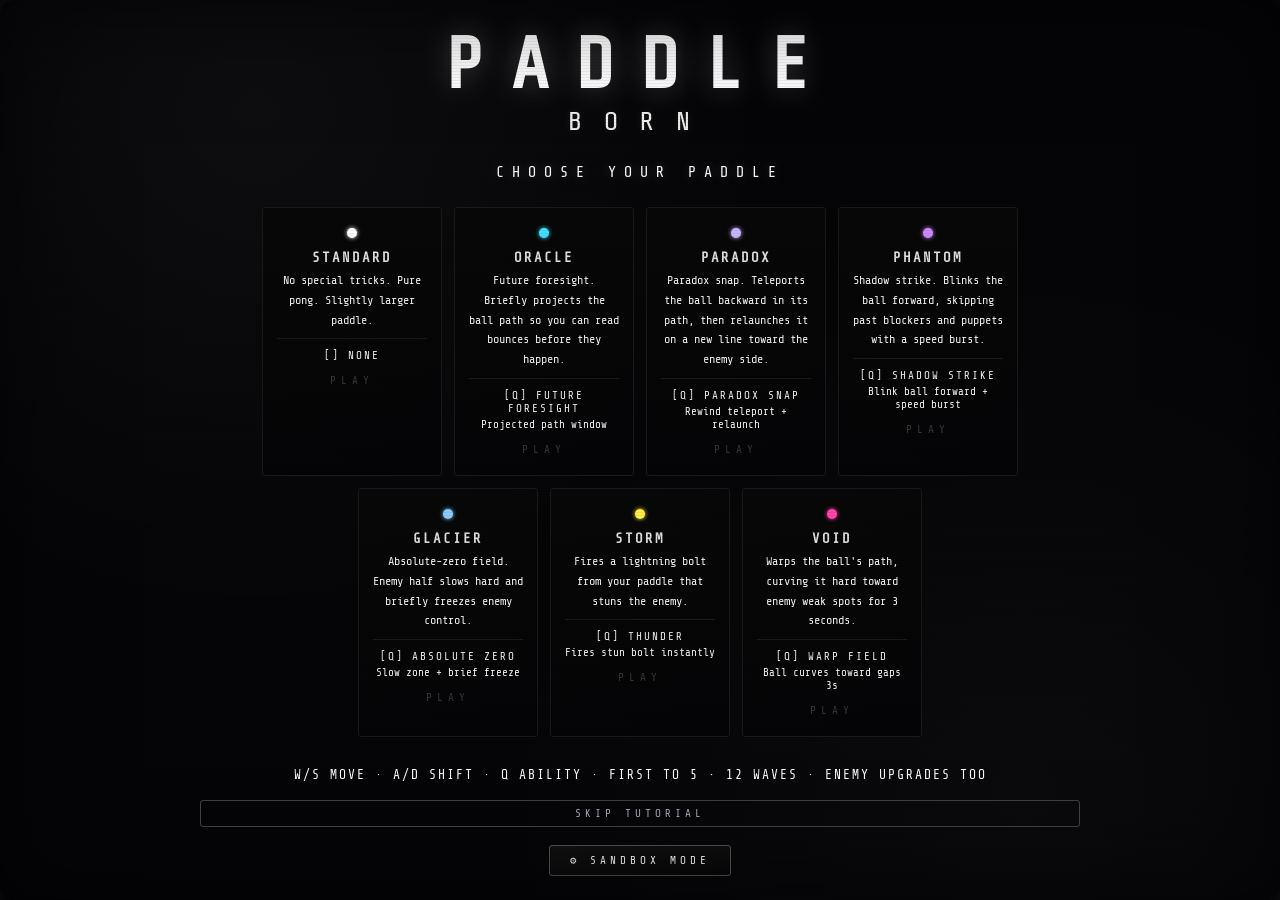
==== commit 5030e290: "fianl" ====
--- a/index.html
+++ b/index.html
@@ -13,12 +13,12 @@
 
 <div id="menu-screen" class="screen">
   <div style="text-align:center;max-width:920px;padding:0 20px;">
-    <div style="margin-bottom:46px;"><div class="title">PADDLE</div><div class="subtitle">BORN</div></div>
+    <div style="margin-bottom:28px;"><div class="title">PADDLE</div><div class="subtitle">BORN</div></div>
     <div class="slabel">CHOOSE YOUR PADDLE</div>
     <div class="pad-grid" id="pad-grid"></div>
-    <div class="dim" style="margin-top:36px;">W/S MOVE &middot; A/D SHIFT &middot; Q ABILITY &middot; FIRST TO 5 &middot; 12 WAVES &middot; ENEMY UPGRADES TOO</div>
-    <div id="skip-tut-btn" style="margin-top:14px;cursor:pointer;color:#667;font-size:10px;letter-spacing:4px;transition:color 0.2s;" onmouseenter="this.style.color='#aab'" onmouseleave="this.style.color='#667'">SKIP TUTORIAL</div>
-    <div id="dev-btn" style="margin-top:28px;cursor:pointer;display:inline-block;padding:12px 28px;border:1px solid #555;border-radius:3px;color:#fff;font-size:13px;letter-spacing:5px;background:linear-gradient(175deg,#111,#080808);transition:all 0.22s ease;" onmouseenter="this.style.borderColor='#aaa';this.style.background='linear-gradient(175deg,#222,#111)';this.style.boxShadow='0 0 20px rgba(255,255,255,0.08)'" onmouseleave="this.style.borderColor='#555';this.style.background='linear-gradient(175deg,#111,#080808)';this.style.boxShadow='none'" onclick="SFX.sel();showDevScreen();">&#9881; SANDBOX MODE</div>
+    <div class="dim" style="margin-top:22px;">W/S MOVE &middot; A/D SHIFT &middot; Q ABILITY &middot; FIRST TO 5 &middot; 12 WAVES &middot; ENEMY UPGRADES TOO</div>
+    <div id="skip-tut-btn" style="margin-top:10px;cursor:pointer;color:#aab;font-size:11px;letter-spacing:4px;padding:6px 16px;border:1px solid #444;border-radius:3px;display:inline-block;transition:all 0.2s;" onmouseenter="this.style.color='#fff';this.style.borderColor='#888';this.style.textShadow='0 0 8px rgba(255,255,255,0.2)'" onmouseleave="this.style.color='#aab';this.style.borderColor='#444';this.style.textShadow='none'">SKIP TUTORIAL</div>
+    <div id="dev-btn" style="margin-top:18px;cursor:pointer;display:inline-block;padding:8px 20px;border:1px solid #555;border-radius:3px;color:#fff;font-size:11px;letter-spacing:4px;background:linear-gradient(175deg,#111,#080808);transition:all 0.22s ease;" onmouseenter="this.style.borderColor='#aaa';this.style.background='linear-gradient(175deg,#222,#111)';this.style.boxShadow='0 0 20px rgba(255,255,255,0.08)'" onmouseleave="this.style.borderColor='#555';this.style.background='linear-gradient(175deg,#111,#080808)';this.style.boxShadow='none'" onclick="SFX.sel();showDevScreen();">&#9881; SANDBOX MODE</div>
   </div>
 </div>
 
@@ -73,7 +73,7 @@
 <div id="dev-screen" class="screen hidden">
   <div class="dev-shell">
     <div style="font-size:clamp(28px,5vw,42px);letter-spacing:12px;margin-bottom:4px;text-shadow:0 0 18px rgba(255,100,100,0.18);">SANDBOX MODE</div>
-    <div style="color:#fff;font-size:13px;letter-spacing:5px;margin-bottom:16px;">TEST ANY PADDLE vs ANY ENEMY</div>
+    <div style="color:#ddd;font-size:14px;letter-spacing:5px;margin-bottom:16px;">TEST ANY PADDLE vs ANY ENEMY</div>
     <div class="dev-columns">
       <div class="dev-col">
         <div class="dev-head">PADDLES</div>
@@ -99,6 +99,7 @@
     <div style="display:flex;flex-direction:column;gap:10px;align-items:center;">
       <div class="btn" id="pause-resume" style="min-width:180px;">RESUME</div>
       <div class="btn sec" id="pause-menu" style="min-width:180px;">BACK TO MENU</div>
+      <div class="btn sec" id="pause-skip-tut" style="min-width:180px;display:none;color:#ff8888;border-color:#663333;">SKIP TUTORIAL</div>
     </div>
   </div>
 </div>
--- a/styles.css
+++ b/styles.css
@@ -48,7 +48,10 @@
 	display: flex;
 	flex-direction: column;
 	align-items: center;
-	justify-content: center;
+	justify-content: flex-start;
+	overflow-y: auto;
+	padding: 24px 0;
+	scrollbar-width: none;
 	z-index: 50;
 	background:
 		radial-gradient(circle at 20% 12%, rgba(255, 255, 255, 0.035), transparent 40%),
@@ -57,8 +60,15 @@
 	transition: opacity 0.4s;
 }
 .screen.hidden {
-	opacity: 0;
-	pointer-events: none;
+	display: none;
+}
+.screen::-webkit-scrollbar {
+	display: none;
+}
+.screen > div {
+	margin-top: auto;
+	margin-bottom: auto;
+	flex-shrink: 0;
 }
 #pause-overlay.hidden {
 	display: none !important;
@@ -68,16 +78,16 @@
 	50% { opacity: 0.4; }
 }
 .title {
-	font-size: clamp(48px, 10vw, 90px);
-	letter-spacing: clamp(10px, 3vw, 30px);
+	font-size: clamp(40px, 8vw, 72px);
+	letter-spacing: clamp(9px, 2.8vw, 26px);
 	font-weight: bold;
 	text-shadow:
 		0 0 30px rgba(255, 255, 255, 0.25),
 		0 0 80px rgba(255, 255, 255, 0.08);
 }
 .subtitle {
-	font-size: clamp(14px, 2.4vw, 20px);
-	letter-spacing: clamp(8px, 2vw, 22px);
+	font-size: clamp(15px, 3vw, 26px);
+	letter-spacing: clamp(9px, 2.2vw, 22px);
 	color: #f0f0f0;
 	text-shadow: 0 0 10px rgba(255, 200, 150, 0.12);
 	margin-top: 2px;
@@ -86,15 +96,15 @@
 /* Paddle select cards — rough, analog feel */
 .pad-grid {
 	display: flex;
-	gap: 14px;
+	gap: 12px;
 	justify-content: center;
 	flex-wrap: wrap;
-	max-width: 1000px;
+	max-width: 940px;
 	margin: 0 auto;
 }
 .pad-card {
-	width: clamp(155px, 22vw, 200px);
-	padding: 26px 16px 20px;
+	width: clamp(140px, 20vw, 180px);
+	padding: 20px 14px 16px;
 	text-align: center;
 	cursor: pointer;
 	border: 1px solid #1a1a1a;
@@ -144,10 +154,10 @@
 		0 0 30px var(--pc);
 }
 .pad-card .pn {
-	font-size: 15px;
+	font-size: 14px;
 	font-weight: 700;
-	letter-spacing: 3px;
-	margin-bottom: 8px;
+	letter-spacing: 2px;
+	margin-bottom: 6px;
 	color: #ddd;
 	transition: all 0.2s;
 }
@@ -157,10 +167,10 @@
 }
 .pad-card .pd {
 	color: #f2f2f2;
-	font-size: 13px;
-	line-height: 1.7;
-	margin-bottom: 10px;
-	min-height: 36px;
+	font-size: 12px;
+	line-height: 1.65;
+	margin-bottom: 8px;
+	min-height: 32px;
 }
 .pad-card .ps {
 	border-top: 1px solid #1a1a1a;
@@ -172,7 +182,7 @@
 }
 .pad-card .pa {
 	color: #f1f1f1;
-	font-size: 12px;
+	font-size: 11px;
 	letter-spacing: 2px;
 	transition: color 0.2s;
 }
@@ -181,8 +191,8 @@
 }
 .pad-card .pi {
 	color: #f3f3f3;
-	font-size: 12px;
-	margin-top: 4px;
+	font-size: 11px;
+	margin-top: 3px;
 }
 .pad-card .pt {
 	color: transparent;
@@ -447,13 +457,13 @@
 	margin: 6px 0;
 }
 .btn {
-	padding: 16px 44px;
+	padding: 14px 36px;
 	border: 1px solid #555;
 	border-radius: 3px;
 	color: #fff;
 	cursor: pointer;
-	font-size: 15px;
-	letter-spacing: 6px;
+	font-size: 14px;
+	letter-spacing: 5px;
 	font-family: inherit;
 	background: linear-gradient(175deg, #0c0c0c, #060608);
 	transition: all 0.22s ease;
@@ -469,9 +479,9 @@
 .btn.sec {
 	border-color: #333;
 	color: #fff;
-	font-size: 13px;
-	letter-spacing: 4px;
-	padding: 12px 32px;
+	font-size: 12px;
+	letter-spacing: 3px;
+	padding: 11px 28px;
 }
 .btn.sec:hover {
 	background: linear-gradient(175deg, #101010, #080808);
@@ -480,14 +490,14 @@
 }
 .dim {
 	color: #fff;
-	font-size: 14px;
-	letter-spacing: 3px;
-	line-height: 2.4;
+	font-size: 13px;
+	letter-spacing: 2px;
+	line-height: 2.3;
 }
 .slabel {
 	color: #fff;
-	font-size: 17px;
-	letter-spacing: 8px;
+	font-size: 15px;
+	letter-spacing: 7px;
 	margin-bottom: 26px;
 	text-shadow: 0 0 12px rgba(255, 255, 255, 0.24);
 }
@@ -496,9 +506,7 @@
 .dev-shell {
 	text-align: center;
 	max-width: 960px;
-	padding: 0 16px;
-	max-height: 90vh;
-	overflow-y: auto;
+	padding: 0 16px 20px;
 }
 
 .dev-columns {
@@ -516,8 +524,8 @@
 }
 
 .dev-head {
-	color: #fff;
-	font-size: 12px;
+	color: #eee;
+	font-size: 13px;
 	font-weight: 900;
 	letter-spacing: 6px;
 	margin-bottom: 10px;
@@ -528,17 +536,17 @@
 	flex-direction: column;
 	color: #fff;
 	gap: 4px;
-	max-height: 330px;
+	max-height: 50vh;
 	overflow-y: auto;
 	padding: 10px;
-	border: 2px solid #ffffff;
+	border: 1px solid #3a3a46;
 	border-radius: 4px;
 	background: transparent;
 	box-shadow: none;
 }
 
 .dev-scroll-box:hover {
-	border-color: #ffffff;
+	border-color: #5a5a6a;
 	background: transparent;
 	box-shadow: none;
 }
@@ -553,13 +561,9 @@
 }
 
 .dev-scroll-box::-webkit-scrollbar-thumb {
-	background: rgba(255, 255, 255, 0.75);
+	background: rgba(255, 255, 255, 0.35);
 	border-radius: 8px;
 }
-
-/* ═══════════════════════════════════════════════
-   ANIMATIONS & POLISH
-   ═══════════════════════════════════════════════ */
 
 /* Keyframes */
 @keyframes titleFloat {
@@ -570,8 +574,8 @@
 	100%     { transform: translateY(0) scale(1); text-shadow: 0 0 30px rgba(255,255,255,0.25), 0 0 80px rgba(255,255,255,0.08); }
 }
 @keyframes subtitleDrift {
-	0%, 100% { opacity: 0.8; letter-spacing: clamp(8px,2vw,22px); text-shadow: 0 0 10px rgba(255,200,150,0.12); }
-	50%      { opacity: 1; letter-spacing: clamp(12px,2.6vw,28px); text-shadow: 0 0 18px rgba(255,200,150,0.25); }
+	0%, 100% { opacity: 0.8; letter-spacing: clamp(10px,2.5vw,26px); text-shadow: 0 0 10px rgba(255,200,150,0.12); }
+	50%      { opacity: 1; letter-spacing: clamp(14px,3vw,32px); text-shadow: 0 0 18px rgba(255,200,150,0.25); }
 }
 @keyframes cardEntrance {
 	from { opacity: 0; transform: translateY(36px) scale(0.92); filter: blur(4px); }
@@ -675,7 +679,7 @@
 	transform-origin: center;
 }
 
-/* ─── Screen Transitions ─── */
+/* Screen Transitions */
 .screen {
 	transition: opacity 0.45s cubic-bezier(0.22, 0.61, 0.36, 1);
 }
@@ -683,7 +687,7 @@
 	animation: screenFadeSlide 0.5s cubic-bezier(0.22, 0.61, 0.36, 1) both;
 }
 
-/* ─── Title idle animations ─── */
+/* Title idle animations */
 .title {
 	animation: titleFloat 5s ease-in-out infinite;
 	will-change: transform, text-shadow;
@@ -693,12 +697,12 @@
 	will-change: opacity, letter-spacing;
 }
 
-/* ─── Section labels entrance ─── */
+/* Section labels entrance */
 .slabel {
 	animation: labelSlide 0.7s cubic-bezier(0.22, 0.61, 0.36, 1) 0.2s both;
 }
 
-/* ─── Paddle cards: smooth hover rise, particles via JS ─── */
+/* Paddle cards: smooth hover rise, particles via JS */
 .pad-card {
 	will-change: transform, box-shadow, filter;
 	transition: box-shadow 0.5s cubic-bezier(0.22, 0.61, 0.36, 1),
@@ -757,7 +761,7 @@
 	letter-spacing: 10px;
 }
 
-/* ─── Upgrade cards: smooth hover rise, vibrant ─── */
+/* Upgrade cards: smooth hover rise, vibrant */
 .up-card {
 	will-change: transform, box-shadow, filter;
 	transition: box-shadow 0.5s cubic-bezier(0.22, 0.61, 0.36, 1),
@@ -831,10 +835,6 @@
 }
 /* Neighbor cards dim */
 
-/* ═══════════════════════════════════════════════
-   OPPONENT SELECTION — CLEAN & DISTINCT
-   No wiggle. Smooth slide-up, clean glow, polished.
-   ═══════════════════════════════════════════════ */
 .opp-grid {
 	gap: 22px;
 }
@@ -971,7 +971,7 @@
 }
 /* Neighbors dim slightly — but less than pad/up cards */
 
-/* ─── Buttons: polish ─── */
+/* Buttons: polish */
 .btn {
 	transition: all 0.3s cubic-bezier(0.22, 0.61, 0.36, 1);
 	position: relative;
@@ -1002,7 +1002,7 @@
 	transition-duration: 0.08s;
 }
 
-/* ─── Victory screen ─── */
+/* Victory screen */
 @keyframes vicStarBurst {
 	0%   { transform: scale(0) rotate(0deg); opacity: 0; }
 	40%  { transform: scale(1.2) rotate(180deg); opacity: 1; }
@@ -1093,7 +1093,7 @@
 	z-index: 1;
 }
 
-/* ─── Game Over screen ─── */
+/* Game Over screen */
 @keyframes goTitleGlitch {
 	0%, 100% { text-shadow: 0 0 24px rgba(255,80,80,0.2); transform: translate(0); }
 	10%      { text-shadow: -2px 0 #ff4444, 2px 0 #4444ff; transform: translate(-1px, 1px); }
@@ -1142,12 +1142,12 @@
 	text-transform: uppercase;
 }
 
-/* ─── Enemy warning: subtle pulse ─── */
+/* Enemy warning: subtle pulse */
 .e-warn {
 	animation: glowBreath 3s ease-in-out infinite;
 }
 
-/* ─── Difficulty badge: entrance ─── */
+/* Difficulty badge: entrance */
 .diff-badge {
 	animation: cardEntrance 0.4s cubic-bezier(0.22, 0.61, 0.36, 1) both;
 }
